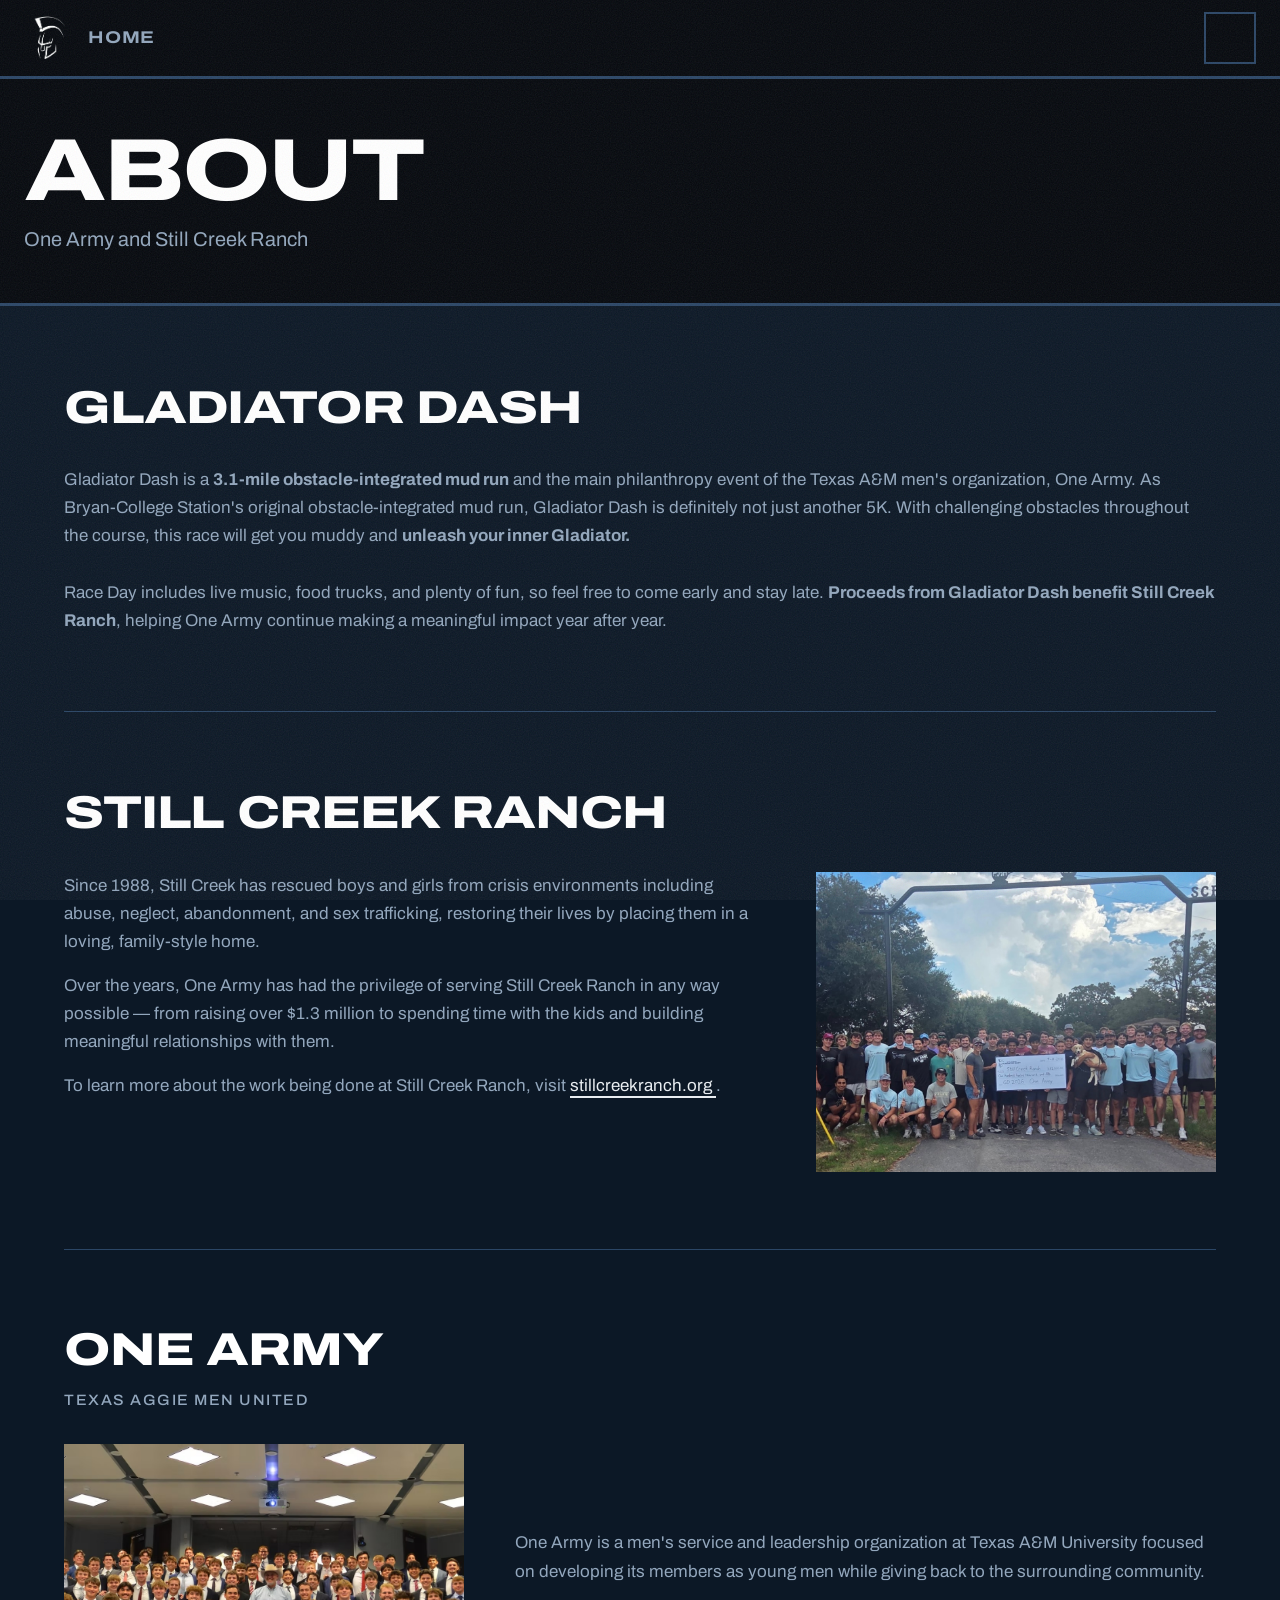
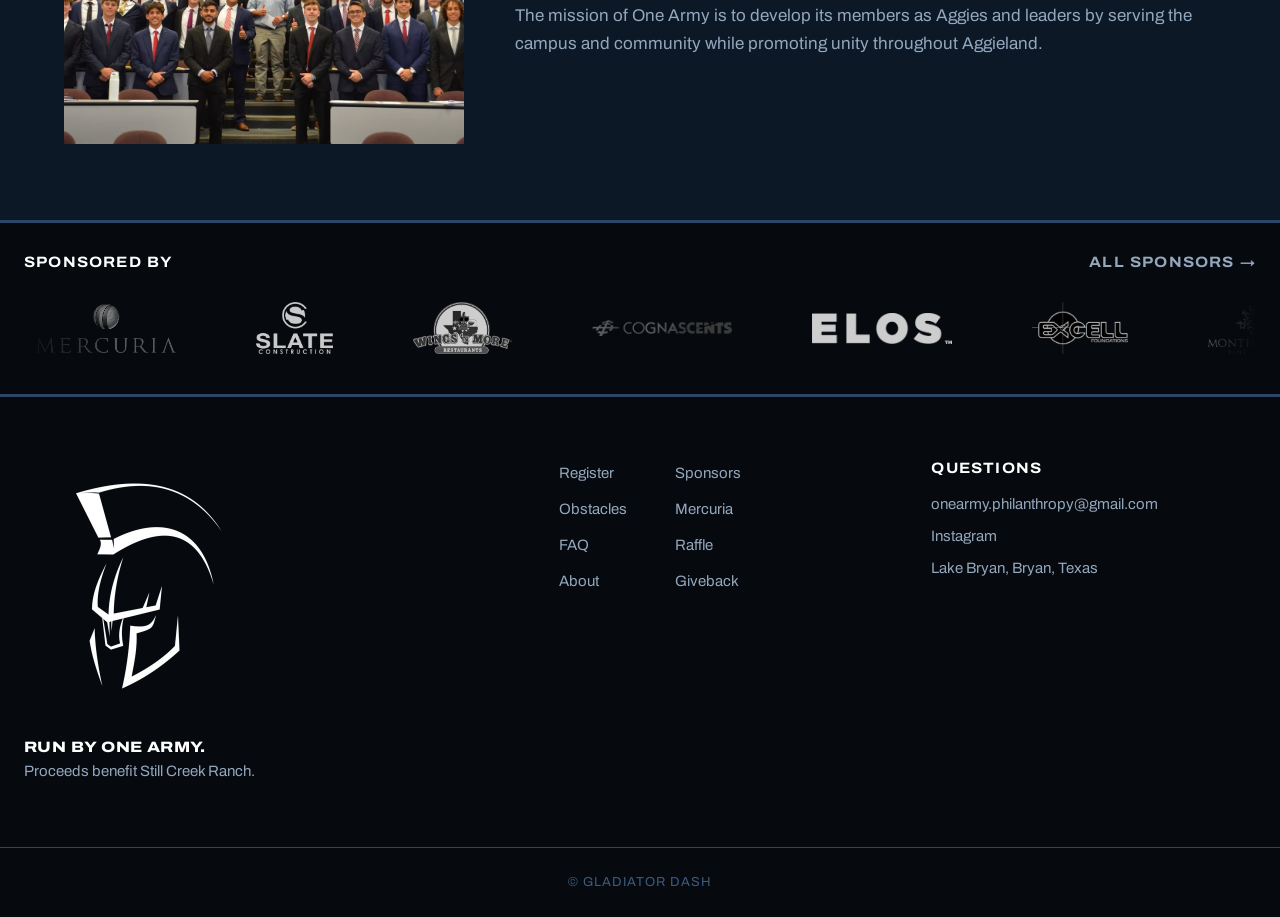
==== about.html @ 6e9041bd "favicon bug fixed" ====
<!DOCTYPE html>
<html lang="en">
<head>
  <meta charset="utf-8">
  <meta name="viewport" content="width=device-width, initial-scale=1">
  <!-- Tints Safari's top strip on iOS so it matches the nav bar instead of the page
       background. Mirrors --ink on .site-header; a meta tag can't read a CSS token. -->
  <meta name="theme-color" content="#06090e">
  <!-- Address bar shows /about, not /about.html. GitHub Pages serves both, so the
       tidied address is a real link. Files on disk keep .html; no-op from file://. -->
  <script>
    (function () {
      if (location.protocol === 'file:') return;
      var t = location.pathname.replace(/\/index\.html$/, '/').replace(/\.html$/, '');
      if (t !== location.pathname) {
        history.replaceState(null, '', t + location.search + location.hash);
      }
    })();
  </script>

  <title>About | Gladiator Dash</title>

  <meta
    name="description"
    content="Learn more about Gladiator Dash, Still Creek Ranch, and One Army."
  >

  <link rel="icon" href="media/shared/GD-Favicon.png">

  <link rel="preconnect" href="https://fonts.googleapis.com">
  <link rel="preconnect" href="https://fonts.gstatic.com" crossorigin>

  <link
    rel="stylesheet"
    href="https://fonts.googleapis.com/css2?family=Archivo:wdth,wght@62..125,100..900&display=swap"
  >

  <link rel="stylesheet" href="assets/site.css">

  <link rel="canonical" href="https://gladiatordash.com/about">


</head>

<body data-page="about">

  <a class="skip-link" href="#main">
    Skip to content
  </a>


  <!-- =========================
       HEADER
       ========================= -->

  <header class="site-header">

    <div class="site-header__inner">

      <a class="site-header__brand" href="index.html">

        <img
          src="media/shared/gladiator-white.png"
          alt="Gladiator Dash"
          width="500"
          height="500"
        >

        <span>Home</span>

      </a>

      <button
        class="nav-toggle"
        type="button"
        aria-label="Menu"
        aria-expanded="false"
        aria-controls="site-nav"
      >
        <span></span>
        <span></span>
        <span></span>
      </button>

      <nav
        class="site-nav"
        id="site-nav"
        aria-label="Main"
      >

        <ul class="site-nav__list">

          <li>
            <a href="obstacles.html">
              Obstacles
            </a>
          </li>

          <li>
            <a href="about.html" aria-current="page">
              About
            </a>
          </li>

          <li>
            <a href="faq.html">
              FAQ
            </a>
          </li>

          <li>
            <a href="sponsors.html">
              Sponsors
            </a>
          </li>

          <li>
            <a href="mercuria.html">
              Mercuria
            </a>
          </li>

          <li>
            <a href="raffle.html">
              Raffle
            </a>
          </li>

          <li>
            <a href="giveback.html">
              Giveback
            </a>
          </li>

        </ul>

        <a
          class="site-nav__cta"
          href="https://www.zeffy.com/en-US/ticketing/gladiator-dash--2027"
        >
          Register
        </a>

      </nav>

    </div>

  </header>


  <!-- =========================
       MAIN
       ========================= -->

  <main id="main">


    <!-- PAGE HEADER -->

    <div class="page-head">

      <div class="wrap">

        <h1>
          About
        </h1>

        <p>
          One Army and Still Creek Ranch
        </p>

      </div>

    </div>


    <!-- =========================
         GLADIATOR DASH
         ========================= -->

    <section class="about-section">

      <div class="wrap">

        <div class="about-content about-intro">

          <h2 class="about-title">
            Gladiator Dash
          </h2>

          <div class="about-text">

            <p>
              Gladiator Dash is a <strong>3.1-mile obstacle-integrated mud run</strong> and the
              main philanthropy event of the Texas A&amp;M men's organization,
              One Army. As Bryan-College Station's original obstacle-integrated
              mud run, Gladiator Dash is definitely not just another 5K. With
              challenging obstacles throughout the course, this race will get
              you muddy and <strong>unleash your inner Gladiator.</strong>
            </p>

            <p>
              Race Day includes live music, food trucks, and plenty of fun, so
              feel free to come early and stay late. <strong>Proceeds from
              Gladiator Dash benefit Still Creek Ranch</strong>, helping One Army continue
              making a meaningful impact year after year.
            </p>

          </div>

        </div>

      </div>

    </section>


    <!-- =========================
         STILL CREEK RANCH
         ========================= -->

    <section class="about-section">

      <div class="wrap">

        <div class="about-content">

          <h2 class="about-title">Still Creek Ranch</h2>

          <div class="about-row">

            <div class="about-row__text">

              <div class="about-text">

                <p>
                  Since 1988, Still Creek has rescued boys and girls from crisis
                  environments including abuse, neglect, abandonment, and sex
                  trafficking, restoring their lives by placing them in a loving,
                  family-style home.
                </p>

                <p>
                  Over the years, One Army has had the privilege of serving
                  Still Creek Ranch in any way possible — from raising over
                  $1.3 million to spending time with the kids and building
                  meaningful relationships with them.
                </p>

                <p>
                  To learn more about the work being done at Still Creek Ranch,
                  visit
                  <a
                    class="about-link"
                    href="https://stillcreekranch.org"
                    target="_blank"
                    rel="noopener"
                  >
                    stillcreekranch.org
                  </a>.
                </p>

              </div>

            </div>


            <div class="about-row__image about-row__image--still">

              <img
                loading="lazy"
                src="media/about/still_creek_image.jpg"
                alt="One Army members presenting a donation to Still Creek Ranch"
              >

            </div>

          </div>

        </div>

      </div>

    </section>


    <!-- =========================
         ONE ARMY
         ========================= -->

    <section class="about-section">

      <div class="wrap">

        <div class="about-content">

          <h2 class="about-title">One Army <span>Texas Aggie Men United</span></h2>

          <div class="about-row about-row--image-left">

            <div class="about-row__text">

              <div class="about-text">

                <p>
                  One Army is a men's service and leadership organization at
                  Texas A&amp;M University focused on developing its members as
                  young men while giving back to the surrounding community.
                </p>

                <p>
                  The mission of One Army is to develop its members as Aggies
                  and leaders by serving the campus and community while
                  promoting unity throughout Aggieland.
                </p>

              </div>

            </div>


            <div class="about-row__image about-row__image--army">

              <img
                loading="lazy"
                src="media/about/one_army_members.jpeg"
                alt="Members of One Army at Texas A&M University"
              >

            </div>

          </div>

        </div>

      </div>

    </section>


  </main>


  <!-- =========================
       FOOTER
       ========================= -->

  <footer class="site-footer">

    <!-- Sponsor strip: Title, Arena and Gold. The logo set is written twice so the
         30s loop is seamless; the second copy is hidden from screen readers. -->
    <div class="site-footer__sponsors">
      <a class="logo-marquee" href="sponsors.html">
        <span class="logo-marquee__label">Sponsored by</span>
        <span class="logo-marquee__cta">All sponsors &rarr;</span>
        <span class="logo-marquee__viewport">
          <span class="logo-marquee__track">
            <span class="logo-marquee__group">
              <span class="logo-marquee__item"><img class="logo-marquee__logo" src="media/sponsors/title/mercuria.png" alt="Mercuria" width="533" height="187" loading="lazy"></span>
              <span class="logo-marquee__item"><img class="logo-marquee__logo logo-marquee__logo--invert" src="media/sponsors/arena/slate-construction.png" alt="Slate Construction" width="475" height="320" loading="lazy"></span>
              <span class="logo-marquee__item"><img class="logo-marquee__logo" src="media/sponsors/gold/wings-n-more.png" alt="Wings N More" width="609" height="320" loading="lazy"></span>
              <span class="logo-marquee__item"><img class="logo-marquee__logo" src="media/sponsors/gold/cognascents.png" alt="Cognascents" width="640" height="74" loading="lazy"></span>
              <span class="logo-marquee__item"><img class="logo-marquee__logo logo-marquee__logo--invert" src="media/sponsors/gold/elos-water.png" alt="Elos Water" width="640" height="139" loading="lazy"></span>
              <span class="logo-marquee__item"><img class="logo-marquee__logo logo-marquee__logo--invert" src="media/sponsors/gold/excell-foundations.png" alt="Excell Foundations" width="516" height="279" loading="lazy"></span>
              <span class="logo-marquee__item"><img class="logo-marquee__logo logo-marquee__logo--invert" src="media/sponsors/gold/monte-longos.png" alt="Monte Longo’s" width="599" height="320" loading="lazy"></span>
              <span class="logo-marquee__item"><img class="logo-marquee__logo" src="media/sponsors/gold/gfg-wealth-advisors.png" alt="GFG Wealth Advisors" width="640" height="178" loading="lazy"></span>
              <span class="logo-marquee__item"><img class="logo-marquee__logo logo-marquee__logo--invert" src="media/sponsors/gold/david-gardners-jewelers.png" alt="David Gardner’s Jewelers" width="640" height="95" loading="lazy"></span>
              <span class="logo-marquee__item"><img class="logo-marquee__logo" src="media/sponsors/gold/vpp-texas.png" alt="VPP Texas" width="286" height="286" loading="lazy"></span>
            </span>
            <span class="logo-marquee__group" aria-hidden="true">
              <span class="logo-marquee__item"><img class="logo-marquee__logo" src="media/sponsors/title/mercuria.png" alt="" width="533" height="187" loading="lazy"></span>
              <span class="logo-marquee__item"><img class="logo-marquee__logo logo-marquee__logo--invert" src="media/sponsors/arena/slate-construction.png" alt="" width="475" height="320" loading="lazy"></span>
              <span class="logo-marquee__item"><img class="logo-marquee__logo" src="media/sponsors/gold/wings-n-more.png" alt="" width="609" height="320" loading="lazy"></span>
              <span class="logo-marquee__item"><img class="logo-marquee__logo" src="media/sponsors/gold/cognascents.png" alt="" width="640" height="74" loading="lazy"></span>
              <span class="logo-marquee__item"><img class="logo-marquee__logo logo-marquee__logo--invert" src="media/sponsors/gold/elos-water.png" alt="" width="640" height="139" loading="lazy"></span>
              <span class="logo-marquee__item"><img class="logo-marquee__logo logo-marquee__logo--invert" src="media/sponsors/gold/excell-foundations.png" alt="" width="516" height="279" loading="lazy"></span>
              <span class="logo-marquee__item"><img class="logo-marquee__logo logo-marquee__logo--invert" src="media/sponsors/gold/monte-longos.png" alt="" width="599" height="320" loading="lazy"></span>
              <span class="logo-marquee__item"><img class="logo-marquee__logo" src="media/sponsors/gold/gfg-wealth-advisors.png" alt="" width="640" height="178" loading="lazy"></span>
              <span class="logo-marquee__item"><img class="logo-marquee__logo logo-marquee__logo--invert" src="media/sponsors/gold/david-gardners-jewelers.png" alt="" width="640" height="95" loading="lazy"></span>
              <span class="logo-marquee__item"><img class="logo-marquee__logo" src="media/sponsors/gold/vpp-texas.png" alt="" width="286" height="286" loading="lazy"></span>
            </span>
          </span>
        </span>
      </a>
    </div>


    <div class="site-footer__inner">

      <div class="site-footer__brand">

        <img
          src="media/shared/gladiator-white.png"
          alt="Gladiator Dash"
          width="500"
          height="500"
        >

        <p class="site-footer__tagline">

          <strong>
            Run by One Army.
          </strong>

          Proceeds benefit Still Creek Ranch.

        </p>

      </div>


      <nav
        class="site-footer__nav"
        aria-label="Footer"
      >

        <ul>

          <li>
            <a href="https://www.zeffy.com/en-US/ticketing/gladiator-dash--2027">
              Register
            </a>
          </li>

          <li>
            <a href="obstacles.html">
              Obstacles
            </a>
          </li>

          <li>
            <a href="faq.html">
              FAQ
            </a>
          </li>

          <li>
            <a href="about.html">
              About
            </a>
          </li>

        </ul>

        <ul>

          <li>
            <a href="sponsors.html">
              Sponsors
            </a>
          </li>

          <li>
            <a href="mercuria.html">
              Mercuria
            </a>
          </li>

          <li>
            <a href="raffle.html">
              Raffle
            </a>
          </li>

          <li>
            <a href="giveback.html">
              Giveback
            </a>
          </li>

        </ul>

      </nav>


      <div class="site-footer__contact">

        <h2>
          Questions
        </h2>

        <p>
          <a href="mailto:onearmy.philanthropy@gmail.com">
            onearmy.philanthropy@gmail.com
          </a>
        </p>

        <p>
          <a
            href="https://www.instagram.com/gladiatordash/"
            rel="noopener"
          >
            Instagram
          </a>
        </p>

        <p>
          Lake Bryan, Bryan, Texas
        </p>

      </div>

    </div>


    <div class="site-footer__legal">

      <p>&copy; Gladiator Dash</p>

    </div>

  </footer>


  <script src="assets/nav.js"></script>

</body>
</html>
---- assets/site.css ----
/* Gladiator Dash — one stylesheet for the whole site.
   Navy, black, white. Hard edges, heavy rules, grain over everything.
   Nothing here is rounded and nothing is soft: it's a mud run. */

:root {
  /* Ground */
  --ink:       #06090e;   /* black */
  --navy-deep: #0c1826;
  --navy:      #16283f;
  --navy-line: #2b4666;
  --navy-edge: #3b5c82;

  /* Light */
  --white:  #ffffff;
  --paper:  #e9edf1;
  --steel:  #93a7bd;

  /* Metals. Only for the tier and package names on the Sponsors page. */
  --gold:   #d4af37;
  --silver: #c7ced6;
  --bronze: #cd7f32;

  --font: "Archivo", "Helvetica Neue", Helvetica, Arial, sans-serif;

  --fs-sm:   0.9375rem;
  --fs-base: 1.0625rem;
  --fs-lg:   1.25rem;
  --fs-xl:   1.5rem;
  --fs-2xl:  clamp(2rem, 4.2vw, 3.25rem);
  --fs-hero: clamp(2rem, 8.4vw, 4rem);

  --sp-1: .25rem; --sp-2: .5rem;  --sp-3: .75rem;
  --sp-4: 1rem;   --sp-5: 1.25rem; --sp-6: 1.5rem; --sp-8: 2rem;
  --sp-12: 3rem;  --sp-16: 4rem;  --sp-24: 6rem; --sp-32: 8rem;

  --wrap: 1400px;
  --measure: 62ch;

  /* Dirt. Sits over the whole page at low opacity. */
  --grain: url("data:image/svg+xml,%3Csvg xmlns='http://www.w3.org/2000/svg' width='240' height='240'%3E%3Cfilter id='n'%3E%3CfeTurbulence type='fractalNoise' baseFrequency='0.85' numOctaves='4' stitchTiles='stitch'/%3E%3C/filter%3E%3Crect width='240' height='240' filter='url(%23n)'/%3E%3C/svg%3E");
}

/* ============ Base ============ */

*, *::before, *::after { box-sizing: border-box; }

html { -webkit-text-size-adjust: 100%; scroll-behavior: smooth; }
@media (prefers-reduced-motion: reduce) {
  html { scroll-behavior: auto; }
  *, *::before, *::after {
    animation-duration: .001ms !important;
    animation-iteration-count: 1 !important;
    transition-duration: .001ms !important;
  }
}

body {
  margin: 0;
  background: var(--navy-deep);
  color: var(--steel);
  font-family: var(--font);
  font-variation-settings: "wdth" 100, "wght" 400;
  font-size: var(--fs-base);
  line-height: 1.6;
  -webkit-font-smoothing: antialiased;
  min-height: 100vh;
  display: flex;
  flex-direction: column;
}

/* The grain layer. */
body::after {
  content: "";
  position: fixed; inset: 0;
  background-image: var(--grain);
  opacity: .085;
  pointer-events: none;
  z-index: 9999;
}

main { flex: 1 0 auto; }

h1, h2, h3 {
  margin: 0 0 var(--sp-4);
  color: var(--white);
  font-variation-settings: "wdth" 125, "wght" 800;
  line-height: 1;
  letter-spacing: -.025em;
  text-transform: uppercase;
}
h1 { font-size: var(--fs-hero); overflow-wrap: break-word; }
h2 { font-size: var(--fs-2xl); }
h3 { font-size: var(--fs-lg); line-height: 1.12; letter-spacing: -.01em; }

p { margin: 0 0 var(--sp-4); max-width: var(--measure); }

a { color: var(--white); text-underline-offset: 3px; text-decoration-thickness: 2px; }
a:hover { color: var(--white); text-decoration-color: var(--navy-edge); }

img, svg, video { max-width: 100%; height: auto; display: block; }
ul, ol { margin: 0 0 var(--sp-4); padding-left: var(--sp-6); }

:focus-visible { outline: 3px solid var(--white); outline-offset: 2px; }

.skip-link { position: absolute; left: -9999px; background: var(--white); color: var(--ink); padding: var(--sp-3) var(--sp-4); z-index: 10000; font-weight: 700; }
.skip-link:focus { left: var(--sp-4); top: var(--sp-4); }
.sr-only { position: absolute; width: 1px; height: 1px; overflow: hidden; clip-path: inset(50%); white-space: nowrap; }

.wrap { width: 100%; max-width: var(--wrap); margin-inline: auto; padding-inline: var(--sp-6); }

/* ============ Header — the tabs are slabs ============ */

.site-header {
  position: sticky; top: 0; z-index: 50;
  background: var(--ink);
  border-bottom: 3px solid var(--navy-line);
}
.site-header__inner {
  max-width: var(--wrap); margin-inline: auto;
  padding: 0 var(--sp-6); min-height: 104px;
  display: flex; align-items: stretch; gap: 0;
}
/* The brand is the Home tab: same slab, same colors, same hover as the rest. */
.site-header__brand {
  display: flex; align-items: center; gap: var(--sp-3);
  flex-shrink: 0; text-decoration: none;
  color: var(--steel);
  padding: 0 var(--sp-4);
  border-bottom: 5px solid transparent;
  transition: color .12s linear, background-color .12s linear;
}
.site-header__brand img { width: 52px; height: auto; }
.site-header__brand span {
  color: inherit; font-size: 1.0625rem;
  font-variation-settings: "wdth" 118, "wght" 700;
  letter-spacing: .045em; text-transform: uppercase;
}
.site-header__brand:hover { color: var(--white); background: var(--navy); }
.site-header__brand[aria-current="page"] { color: var(--white); border-bottom-color: var(--white); }

.site-nav { flex: 1; display: flex; align-items: stretch; }
.site-nav__list { flex: 1; display: flex; align-items: stretch; gap: 0; margin: 0; padding: 0; list-style: none; }
.site-nav__list li { flex: auto; display: flex; border-left: 1px solid var(--navy-line); }

/* Stencil-style signage — the vernacular of the event itself. */
.site-nav__list a {
  display: flex; align-items: center; justify-content: center; flex: 1;
  padding: 0 var(--sp-4);
  color: var(--steel);
  font-size: 1.0625rem;
  font-variation-settings: "wdth" 118, "wght" 700;
  letter-spacing: .045em;
  text-transform: uppercase;
  text-decoration: none;
  border-bottom: 5px solid transparent;
  transition: color .12s linear, background-color .12s linear;
}
.site-nav__list a:hover { color: var(--white); background: var(--navy); }
.site-nav__list a[aria-current="page"] { color: var(--white); border-bottom-color: var(--white); }

/* Register: a tab like the rest, set as a solid white block. */
.site-nav__cta {
  display: flex; align-items: center; justify-content: center;
  padding: 0 var(--sp-6);
  background: var(--white); color: var(--ink);
  font-size: 1.0625rem;
  font-variation-settings: "wdth" 118, "wght" 700;
  letter-spacing: .045em; text-transform: uppercase; text-decoration: none;
  border-bottom: 5px solid transparent;
  transition: color .12s linear, background-color .12s linear;
}
.site-nav__cta:hover { background: var(--paper); color: var(--ink); }

.nav-toggle { display: none; }

/* The full tab row needs ~1300px; below that it goes to the drawer. */
@media (max-width: 1320px) {
  .site-header__inner { min-height: 76px; align-items: center; }
  .site-header__brand { padding: var(--sp-3) 0; border-bottom: 0; }
  .nav-toggle {
    display: flex; flex-direction: column; justify-content: center; gap: 6px;
    margin-left: auto; width: 52px; height: 52px;
    background: none; border: 2px solid var(--navy-line); cursor: pointer;
    padding: 0 12px;
  }
  .nav-toggle span { display: block; height: 3px; background: var(--white); }
  .site-nav {
    position: absolute; top: 100%; left: 0; right: 0;
    flex-direction: column; align-items: stretch;
    background: var(--ink); border-bottom: 3px solid var(--navy-line);
    padding: 0 0 var(--sp-6); display: none;
  }
  .site-nav.is-open { display: flex; }
  .site-nav__list { flex-direction: column; align-items: stretch; }
  .site-nav__list li { border-left: 0; border-top: 1px solid var(--navy-line); }
  .site-nav__list { flex: none; }
  .site-nav__list li { flex: none; }
  .site-nav__list a { justify-content: flex-start; padding: var(--sp-5) var(--sp-6); font-size: var(--fs-lg); border-bottom: 0; }
  .site-nav__cta { margin: var(--sp-6) var(--sp-6) 0; padding: var(--sp-4) var(--sp-8); border-bottom: 0; }
}

/* ============ Buttons ============ */

.btn {
  display: inline-block;
  padding: var(--sp-4) var(--sp-8);
  border: 2px solid transparent;
  font-size: var(--fs-sm);
  font-variation-settings: "wdth" 115, "wght" 800;
  letter-spacing: .05em; text-transform: uppercase;
  text-decoration: none; cursor: pointer;
  transition: background-color .12s linear, color .12s linear, border-color .12s linear;
}
.btn--primary { background: var(--white); border-color: var(--white); color: var(--ink); }
.btn--primary:hover { background: var(--paper); border-color: var(--paper); color: var(--ink); }
.btn--ghost { background: transparent; border-color: var(--navy-edge); color: var(--white); }
.btn--ghost:hover { border-color: var(--white); background: var(--navy); color: var(--white); }
.btn--lg { padding: var(--sp-4) var(--sp-12); font-size: var(--fs-lg); }

/* ============ Facts ============ */

.facts { margin: 0; display: grid; gap: 0; border-top: 2px solid var(--navy-line); }
.facts > div {
  display: grid; grid-template-columns: 8rem 1fr; gap: var(--sp-6);
  padding: var(--sp-4) 0; border-bottom: 1px solid var(--navy-line);
}
.facts dt {
  color: var(--steel); font-size: var(--fs-sm);
  text-transform: uppercase; letter-spacing: .07em;
  font-variation-settings: "wdth" 105, "wght" 600;
}
.facts dd { margin: 0; color: var(--white); font-variation-settings: "wdth" 108, "wght" 700; }
.facts dd span { display: block; color: var(--steel); font-variation-settings: "wdth" 100, "wght" 400; }
@media (max-width: 560px) { .facts > div { grid-template-columns: 1fr; gap: var(--sp-1); } }

/* ============ Interior pages (empty for now) ============ */

.page-head { background: var(--ink); border-bottom: 3px solid var(--navy-line); padding: var(--sp-12) 0; }
.page-head h1 { margin-bottom: var(--sp-2); font-size: clamp(2.5rem, 7vw, 5.5rem); }
.page-head p { color: var(--steel); font-size: var(--fs-lg); margin: 0; }

.section { padding: var(--sp-24) 0; }
.stub { border: 2px dashed var(--navy-line); padding: var(--sp-16); color: var(--steel); }

/* ============ Sponsors — the logo wall ============ */
/* Logos rest as grayscale marks on black. Hover or keyboard focus drops a plate behind the
   tile (white, or navy for logos drawn in white) and lets the sponsor's own colors through.
   Linked sponsors also lift, flash a name tag and offer "Visit site". Family names invert. */

/* overflow-x: clip keeps a long pop-out name tag from widening the page; tags still rise above the row. */
.sponsor-tier { padding: var(--sp-16) 0; border-bottom: 3px solid var(--navy-line); overflow-x: clip; }
.sponsor-tier:nth-of-type(even) { background: var(--ink); }
.sponsor-tier__head {
  display: flex; flex-wrap: wrap; align-items: baseline; justify-content: space-between;
  gap: var(--sp-2) var(--sp-6); margin-bottom: var(--sp-12);
}
.sponsor-tier__head h2 { margin: 0; }
.sponsor-tier__count {
  margin: 0; color: var(--steel); font-size: var(--fs-sm);
  text-transform: uppercase; letter-spacing: .08em;
  font-variation-settings: "wdth" 110, "wght" 600;
}

/* Rules are the grid showing through 2px gaps; every tier has an even count so rows fill. */
.sponsor-grid {
  --cols: 4; --tile-h: 190px; --logo-w: 230px; --logo-h: 92px;
  list-style: none; margin: 0; padding: 0;
  display: grid; grid-template-columns: repeat(var(--cols), minmax(0, 1fr));
  gap: 2px; background: var(--navy-line); border: 2px solid var(--navy-line);
}
.sponsor-grid--title  { --cols: 2; --tile-h: clamp(220px, 22vw, 300px); --logo-w: 440px; --logo-h: 150px; }
.sponsor-grid--silver { --tile-h: 170px; --logo-w: 220px; --logo-h: 88px; }
.sponsor-grid--bronze { --cols: 8; --tile-h: 132px; --logo-w: 132px; --logo-h: 60px; }
.sponsor-grid > li { display: flex; min-width: 0; }

.sponsor {
  position: relative; flex: 1; min-width: 0; min-height: var(--tile-h);
  display: grid; place-items: center; padding: var(--sp-6) var(--sp-4);
  background: var(--ink); color: var(--steel); text-decoration: none;
  transition: background-color .18s cubic-bezier(.23,1,.32,1), color .18s cubic-bezier(.23,1,.32,1), transform .18s cubic-bezier(.23,1,.32,1);
}
.sponsor__logo {
  width: auto; height: auto; max-width: min(100%, var(--logo-w)); max-height: var(--logo-h);
  object-fit: contain; opacity: .72;
  filter: grayscale(1) invert(0);
  transition: filter .18s cubic-bezier(.23,1,.32,1), opacity .18s cubic-bezier(.23,1,.32,1);
}
.sponsor__logo--invert { filter: grayscale(1) invert(1); }

.sponsor:hover, .sponsor:focus-visible { background: var(--white); color: var(--ink); z-index: 2; }
.sponsor:focus-visible { outline: 3px solid var(--ink); outline-offset: -9px; }
.sponsor--plate-dark:hover, .sponsor--plate-dark:focus-visible {
  background: var(--navy); color: var(--white);
  outline: 3px solid var(--white); outline-offset: -3px;
}
.sponsor:hover .sponsor__logo, .sponsor:focus-visible .sponsor__logo { filter: grayscale(0) invert(0); opacity: 1; }

.sponsor--name {
  font-size: var(--fs-lg); line-height: 1.1; text-align: center;
  text-transform: uppercase; letter-spacing: .02em;
  font-variation-settings: "wdth" 118, "wght" 700;
}

.sponsor__role, .sponsor__cta {
  position: absolute; bottom: var(--sp-3);
  font-size: .75rem; line-height: 1; color: inherit;
  text-transform: uppercase; letter-spacing: .08em;
  font-variation-settings: "wdth" 118, "wght" 700;
}
.sponsor__role { left: var(--sp-4); }
.sponsor__cta {
  right: var(--sp-4); opacity: 0; transform: translateY(4px);
  transition: opacity .18s cubic-bezier(.23,1,.32,1), transform .18s cubic-bezier(.23,1,.32,1);
}
a.sponsor:hover .sponsor__cta, a.sponsor:focus-visible .sponsor__cta { opacity: 1; transform: none; }

/* The name tag and the lift only exist where there is a real pointer. */
.sponsor__tag {
  display: none;
  position: absolute; left: var(--sp-4); top: 0; z-index: 1;
  padding: var(--sp-1) var(--sp-3);
  background: var(--ink); color: var(--white); border: 2px solid var(--white);
  font-size: .8125rem; line-height: 1.2; white-space: nowrap;
  text-transform: uppercase; letter-spacing: .06em;
  font-variation-settings: "wdth" 122, "wght" 800;
  transform-origin: left bottom;
  transform: translateY(-50%) rotate(-6deg) scale(.95);
  opacity: 0; filter: blur(4px); pointer-events: none;
  transition: opacity .16s cubic-bezier(.23,1,.32,1), transform .16s cubic-bezier(.23,1,.32,1), filter .16s cubic-bezier(.23,1,.32,1);
}
@media (hover: hover) and (pointer: fine) {
  .sponsor__tag { display: block; }
  a.sponsor:hover, a.sponsor:focus-visible { transform: translateY(-4px); }
  a.sponsor:hover .sponsor__tag, a.sponsor:focus-visible .sponsor__tag {
    opacity: 1; filter: blur(0); transform: translateY(-80%) rotate(-6deg) scale(1);
  }
}
/* On touch screens there is no hover, so say up front that the tile opens the site. */
@media (hover: none) { a.sponsor .sponsor__cta { opacity: 1; transform: none; } }
@media (prefers-reduced-motion: reduce) {
  a.sponsor:hover, a.sponsor:focus-visible { transform: none; }
  .sponsor__tag, a.sponsor:hover .sponsor__tag, a.sponsor:focus-visible .sponsor__tag {
    transform: translateY(-80%) rotate(-6deg); filter: none;
  }
}

@media (max-width: 1200px) { .sponsor-grid--bronze { --cols: 4; } }
@media (max-width: 900px) {
  .sponsor-grid { --cols: 2; }
  .sponsor-grid--bronze { --cols: 4; }
}
@media (max-width: 560px) {
  .sponsor-tier { padding: var(--sp-12) 0; }
  .sponsor-grid--title { --cols: 1; }
  .sponsor-grid--bronze { --cols: 2; --tile-h: 120px; }
  .sponsor--name { font-size: var(--fs-base); }
}

/* Sponsorship packages at the foot of the page. Informational, so the cards don't lift or
   invert like the logo tiles. Package and tier names are the one place the metal colors appear. */
.pkg-grid {
  list-style: none; margin: 0; padding: 0;
  display: grid; grid-template-columns: repeat(3, minmax(0, 1fr));
  gap: 2px; background: var(--navy-line); border: 2px solid var(--navy-line);
}
.pkg { display: flex; flex-direction: column; background: var(--ink); }
.pkg__head { display: grid; gap: var(--sp-3); padding: var(--sp-8) var(--sp-6) var(--sp-6); border-bottom: 2px solid var(--navy-line); }
.pkg__tier { margin: 0; font-size: var(--fs-2xl); }
/* Shared by the tier headings on the wall and the package names below. */
.metal--gold   { color: var(--gold); }
.metal--silver { color: var(--silver); }
.metal--bronze { color: var(--bronze); }
.pkg__price {
  margin: 0; color: var(--white); font-size: clamp(2.5rem, 4.2vw, 3.75rem); line-height: .9; letter-spacing: -.04em;
  font-variant-numeric: tabular-nums; font-variation-settings: "wdth" 125, "wght" 800;
}
.pkg__price span { margin-left: .06em; color: var(--steel); }
.pkg__list { list-style: none; margin: 0; padding: var(--sp-6); display: grid; gap: var(--sp-3); align-content: start; }
.pkg__list li { position: relative; padding-left: var(--sp-5); line-height: 1.45; }
.pkg__list li::before { content: ""; position: absolute; left: 0; top: .6em; width: 7px; height: 7px; background: var(--white); }
.pkg__list strong { color: var(--white); font-variation-settings: "wdth" 100, "wght" 700; }

.pkg-contact {
  display: grid; grid-template-columns: minmax(0, 1fr) minmax(0, 1.5fr); gap: var(--sp-8) var(--sp-12); align-items: start;
  margin-top: var(--sp-16); padding-top: var(--sp-12); border-top: 3px solid var(--navy-line);
}
.pkg-contact h3 { margin: 0 0 var(--sp-4); font-size: clamp(2rem, 4vw, 3.25rem); }
.pkg-contact p { margin: 0; font-size: var(--fs-lg); }
/* The email address is too long to share a row with a phone tile. */
.pkg-contact .contact-tiles li:last-child { grid-column: 1 / -1; }
.pkg-contact .contact-tile__value { overflow-wrap: normal; }

@media (max-width: 1000px) {
  .pkg-grid { grid-template-columns: 1fr; }
  .pkg-contact { grid-template-columns: 1fr; }
}

/* ============ Content bands — shared by Giveback, FAQ and Raffle ============ */

.band { padding: var(--sp-16) 0; border-bottom: 3px solid var(--navy-line); }
.band--ink { background: var(--ink); }
.band__head { display: grid; gap: var(--sp-3); max-width: 46rem; margin-bottom: var(--sp-12); }
.band__head h2 { margin: 0; text-wrap: balance; }
.band__head p { margin: 0; color: var(--steel); font-size: var(--fs-lg); }
.eyebrow {
  margin: 0; color: var(--steel); font-size: var(--fs-sm);
  text-transform: uppercase; letter-spacing: .1em;
  font-variation-settings: "wdth" 110, "wght" 700;
}
.btn-row { display: flex; flex-wrap: wrap; gap: var(--sp-4); }
/* Anchored sections clear the sticky header when a jump link lands on them. */
.anchor-target { scroll-margin-top: 120px; }

/* Contact tiles (performativeUI "CommunityBadge", square and without counts). */
.contact-tiles {
  list-style: none; margin: 0; padding: 0;
  display: grid; grid-template-columns: repeat(auto-fit, minmax(min(100%, 260px), 1fr)); gap: var(--sp-4);
}
.contact-tile {
  display: grid; gap: var(--sp-1); height: 100%;
  padding: var(--sp-6); background: var(--ink); border: 2px solid var(--navy-line);
  color: var(--white); text-decoration: none;
  transition: transform .18s cubic-bezier(.23,1,.32,1), border-color .18s cubic-bezier(.23,1,.32,1), background-color .18s cubic-bezier(.23,1,.32,1);
}
.contact-tile:hover, .contact-tile:focus-visible { transform: translateY(-3px); border-color: var(--white); background: var(--navy); color: var(--white); }
.contact-tile__label {
  color: var(--steel); font-size: var(--fs-sm); text-transform: uppercase; letter-spacing: .08em;
  font-variation-settings: "wdth" 110, "wght" 700;
}
.contact-tile__value { font-size: var(--fs-lg); font-variation-settings: "wdth" 108, "wght" 700; overflow-wrap: anywhere; }

/* Status flag (performativeUI "StatusDot" + "EyebrowPill"): a square marker that pulses. */
.live-flag {
  display: inline-flex; align-items: center; gap: var(--sp-3); margin: 0;
  color: var(--white); font-size: var(--fs-sm); text-transform: uppercase; letter-spacing: .08em;
  font-variation-settings: "wdth" 110, "wght" 700;
}
.live-flag__mark { position: relative; flex: none; width: 10px; height: 10px; background: var(--white); }
.live-flag__mark::after {
  content: ""; position: absolute; inset: -5px; border: 2px solid var(--white);
  animation: live-pulse 1.6s cubic-bezier(.23,1,.32,1) infinite;
}
@keyframes live-pulse { from { transform: scale(.6); opacity: 1; } to { transform: scale(1.7); opacity: 0; } }

/* ============ Giveback ============ */

.gb-hero { background: var(--ink); border-bottom: 3px solid var(--navy-line); }
.gb-hero__bar {
  display: grid; grid-template-columns: minmax(0, 1.1fr) minmax(0, 1fr); align-items: center;
  gap: var(--sp-12); padding-block: var(--sp-16);
}
/* Sized so "Organization" always fits its column: it is about 10 em wide at this width axis.
   The column stops growing at the 1400px wrap (~658px), so the cap has to stay under ~66px. */
.gb-hero__title { margin: var(--sp-4) 0 var(--sp-3); font-size: clamp(2rem, 4.2vw, 4rem); text-wrap: balance; }
.gb-hero__lede { margin: 0 0 var(--sp-8); color: var(--steel); font-size: var(--fs-lg); }
.gb-hero .btn--lg { padding-inline: var(--sp-8); }
.gb-hero__photo { margin: 0; border: 3px solid var(--navy-line); background: var(--navy); }
.gb-hero__photo img { display: block; width: 100%; height: auto; aspect-ratio: 4 / 3; object-fit: cover; object-position: 50% 60%; }

.gb-roll__line {
  margin: 0; max-width: none; color: var(--white);
  font-size: clamp(1.75rem, 4.4vw, 3.5rem); line-height: 1.15; letter-spacing: -.02em;
  text-transform: uppercase; font-variation-settings: "wdth" 118, "wght" 800;
}
.gb-roll__muted { color: var(--steel); }
/* Word roll (performativeUI "WordRoll"): all words share one grid cell, so the box is as wide as
   the longest word and the sentence never shifts while the words change. */
.word-roll { display: inline-grid; vertical-align: top; overflow: hidden; padding-bottom: .12em; }
.word-roll__word {
  grid-area: 1 / 1; justify-self: start; white-space: nowrap;
  text-decoration: underline; text-decoration-thickness: 5px; text-underline-offset: .14em;
  transform: translateY(105%); opacity: 0;
  transition: transform .5s cubic-bezier(.23,1,.32,1), opacity .5s cubic-bezier(.23,1,.32,1);
}
.word-roll__word.is-active { transform: none; opacity: 1; }
.word-roll__word.is-past { transform: translateY(-105%); opacity: 0; }

.gb-steps {
  list-style: none; margin: 0; padding: 0;
  display: grid; grid-template-columns: repeat(3, minmax(0, 1fr));
  gap: 2px; background: var(--navy-line); border: 2px solid var(--navy-line);
}
.gb-step { display: flex; flex-direction: column; gap: var(--sp-3); padding: var(--sp-8) var(--sp-6); background: var(--ink); }
.gb-step__num {
  display: grid; place-items: center; width: 56px; height: 56px; margin-bottom: var(--sp-3);
  background: var(--white); color: var(--ink); font-size: var(--fs-xl);
  font-variation-settings: "wdth" 125, "wght" 800;
}
.gb-step h3 { margin: 0; font-size: var(--fs-xl); }
.gb-step p { margin: 0; }
.gb-example { display: flex; flex-wrap: wrap; align-self: flex-start; margin-top: var(--sp-2); border: 2px dashed var(--navy-edge); }
.gb-example span, .gb-example strong { padding: var(--sp-2) var(--sp-3); text-transform: uppercase; }
.gb-example span {
  color: var(--steel); font-size: .8125rem; letter-spacing: .08em; border-right: 2px dashed var(--navy-edge);
  font-variation-settings: "wdth" 110, "wght" 700;
}
.gb-example strong { color: var(--white); letter-spacing: .04em; font-variation-settings: "wdth" 118, "wght" 800; }

.gb-cats {
  list-style: none; margin: 0; padding: 0;
  display: grid; grid-template-columns: repeat(4, minmax(0, 1fr));
  gap: 2px; background: var(--navy-line); border: 2px solid var(--navy-line);
}
.gb-cat {
  display: flex; flex-direction: column; gap: var(--sp-4); padding: var(--sp-8) var(--sp-6);
  background: var(--ink); color: var(--steel);
  transition: background-color .18s cubic-bezier(.23,1,.32,1), color .18s cubic-bezier(.23,1,.32,1);
}
.gb-cat h3 { margin: 0; color: var(--white); font-size: var(--fs-xl); transition: color .18s cubic-bezier(.23,1,.32,1); }
.gb-cat ul { list-style: none; margin: 0; padding: 0; display: grid; gap: var(--sp-2); }
.gb-cat li { position: relative; padding-left: var(--sp-5); }
.gb-cat li::before { content: ""; position: absolute; left: 0; top: .65em; width: 7px; height: 7px; background: currentColor; }
.gb-cat__prize {
  margin: auto 0 0; padding-top: var(--sp-4); border-top: 2px solid var(--navy-line);
  color: var(--white); font-size: clamp(2rem, 3.4vw, 2.75rem); line-height: 1;
  font-variation-settings: "wdth" 125, "wght" 800;
  transition: color .18s cubic-bezier(.23,1,.32,1), border-color .18s cubic-bezier(.23,1,.32,1);
}
.gb-cat:hover { background: var(--white); color: var(--ink); }
.gb-cat:hover h3, .gb-cat:hover .gb-cat__prize { color: var(--ink); border-color: var(--ink); }

@media (max-width: 1100px) { .gb-cats { grid-template-columns: repeat(2, minmax(0, 1fr)); } }
@media (max-width: 900px) {
  .gb-hero__bar { grid-template-columns: 1fr; gap: var(--sp-8); padding-block: var(--sp-12); }
  .gb-hero__title { font-size: min(3.5rem, calc((100vw - 3rem) / 10.5)); }
  /* A short strip on phones so the photo doesn't fill the screen. */
  .gb-hero__photo img { aspect-ratio: 16 / 9; object-position: 50% 45%; }
  .gb-steps { grid-template-columns: 1fr; }
}
@media (max-width: 600px) {
  .gb-cats { grid-template-columns: 1fr; }
  .gb-hero .btn--lg { flex: 1 1 100%; padding-inline: var(--sp-4); font-size: var(--fs-base); text-align: center; }
}

/* ============ FAQ ============ */

/* Jump tabs: the header's slab tabs, one size down. */
.jump-tabs { background: var(--ink); border-bottom: 3px solid var(--navy-line); overflow-x: auto; }
.jump-tabs ul {
  list-style: none; margin: 0 auto; padding: 0 var(--sp-6);
  display: flex; width: max-content; min-width: min(100%, var(--wrap)); max-width: var(--wrap);
}
.jump-tabs li { display: flex; border-left: 1px solid var(--navy-line); }
.jump-tabs li:last-child { border-right: 1px solid var(--navy-line); }
.jump-tabs a {
  display: flex; align-items: center; padding: var(--sp-4) var(--sp-6); white-space: nowrap;
  color: var(--steel); text-decoration: none; text-transform: uppercase; letter-spacing: .045em;
  font-variation-settings: "wdth" 118, "wght" 700;
  border-bottom: 5px solid transparent;
  transition: color .12s linear, background-color .12s linear, border-color .12s linear;
}
.jump-tabs a:hover, .jump-tabs a:focus-visible { color: var(--white); background: var(--navy); border-bottom-color: var(--white); }

.faq-group { padding: var(--sp-16) 0; border-bottom: 3px solid var(--navy-line); }
.faq-group--ink { background: var(--ink); }
.faq-group__inner { display: grid; grid-template-columns: minmax(0, 22rem) minmax(0, 1fr); gap: var(--sp-8) var(--sp-16); align-items: start; }
.faq-group__head h2 { margin: 0 0 var(--sp-2); font-size: clamp(1.5rem, 2.2vw, 2rem); overflow-wrap: anywhere; text-wrap: balance; }
.faq-group__head p {
  margin: 0; color: var(--steel); font-size: var(--fs-sm); text-transform: uppercase; letter-spacing: .08em;
  font-variation-settings: "wdth" 110, "wght" 700;
}

.faq-list { border-top: 2px solid var(--navy-line); }
.faq-item { border-bottom: 2px solid var(--navy-line); }
.faq-item summary {
  display: flex; align-items: center; justify-content: space-between; gap: var(--sp-6);
  padding: var(--sp-5) 0; list-style: none; cursor: pointer;
  color: var(--white); font-size: var(--fs-lg); line-height: 1.25;
  font-variation-settings: "wdth" 108, "wght" 700;
}
.faq-item summary::-webkit-details-marker { display: none; }
.faq-item summary:focus-visible { outline-offset: 4px; }
/* Square +/− marker: two bars; the vertical one turns flat when the answer is open. */
.faq-item__icon {
  position: relative; flex: none; width: 34px; height: 34px;
  border: 2px solid var(--navy-edge);
  transition: background-color .18s cubic-bezier(.23,1,.32,1), border-color .18s cubic-bezier(.23,1,.32,1);
}
.faq-item__icon::before, .faq-item__icon::after {
  content: ""; position: absolute; left: 50%; top: 50%; width: 14px; height: 3px;
  background: var(--white); transform: translate(-50%, -50%);
  transition: transform .18s cubic-bezier(.23,1,.32,1), background-color .18s cubic-bezier(.23,1,.32,1);
}
.faq-item__icon::after { transform: translate(-50%, -50%) rotate(90deg); }
.faq-item summary:hover .faq-item__icon { border-color: var(--white); }
.faq-item[open] .faq-item__icon { background: var(--white); border-color: var(--white); }
.faq-item[open] .faq-item__icon::before, .faq-item[open] .faq-item__icon::after { background: var(--ink); }
.faq-item[open] .faq-item__icon::after { transform: translate(-50%, -50%) rotate(0deg); }
.faq-item__a { padding: 0 0 var(--sp-6); }
.faq-item__a p { max-width: var(--measure); }
.faq-item__a p:last-child { margin-bottom: 0; }

@media (max-width: 900px) { .faq-group__inner { grid-template-columns: 1fr; gap: var(--sp-6); } }

/* ============ Raffle ============ */
/* Most prize photos and donor logos come with white baked in, so each one sits on a small
   white tile inset in a black card. The white stays in the tiles, never the whole card. */

.raffle-intro { display: flex; flex-wrap: wrap; align-items: flex-end; justify-content: space-between; gap: var(--sp-8); margin-bottom: var(--sp-16); }
.raffle-intro .band__head { margin-bottom: 0; }

/* Grand prize: photo tile on the left, name and value on the right. */
.raffle-grand {
  display: grid; grid-template-columns: minmax(0, 1fr) minmax(0, 3fr); gap: var(--sp-6);
  margin-bottom: var(--sp-12); padding: var(--sp-6);
  background: var(--ink); border: 2px solid var(--navy-line);
}
.raffle-grand__media { display: grid; place-items: center; padding: var(--sp-6); background: var(--white); }
.raffle-grand__media img { display: block; width: auto; height: auto; max-width: 100%; max-height: 290px; }
.raffle-grand__body { display: grid; align-content: center; justify-items: start; gap: var(--sp-4); padding: var(--sp-6) var(--sp-8); }
.raffle-grand__body h3 { margin: 0; font-size: clamp(1.75rem, 3.4vw, 2.75rem); text-wrap: balance; }
.raffle-grand__body p { margin: 0; }
.raffle-grand__value {
  display: grid; gap: var(--sp-2); justify-self: stretch;
  margin: var(--sp-2) 0 var(--sp-4); padding-top: var(--sp-6); border-top: 2px solid var(--navy-line);
}
.raffle-grand__body .raffle-grand__amount {
  color: var(--white); font-size: clamp(3rem, 6vw, 5rem); line-height: .9; letter-spacing: -.04em;
  font-variant-numeric: tabular-nums; font-variation-settings: "wdth" 125, "wght" 800;
}
.raffle-grand__unit, .prize__value {
  margin: 0; color: var(--steel); font-size: var(--fs-sm); text-transform: uppercase; letter-spacing: .08em;
  font-variation-settings: "wdth" 110, "wght" 700;
}

/* Separate cards with real gaps; 12 of them, so rows fill at 4, 3, 2 and 1 across. */
.prize-grid {
  list-style: none; margin: 0; padding: 0;
  display: grid; grid-template-columns: repeat(4, minmax(0, 1fr)); gap: var(--sp-6);
}
.prize { display: flex; flex-direction: column; background: var(--ink); border: 2px solid var(--navy-line); }
.prize__media {
  display: grid; place-items: center; height: 200px; margin: var(--sp-4) var(--sp-4) 0; padding: var(--sp-5);
  background: var(--white); overflow: hidden;
}
.prize__media img { display: block; width: auto; height: auto; max-width: 100%; max-height: 100%; min-height: 0; }
/* Logos share one box so a tall mark and a wide wordmark read at the same weight. */
.prize__media--logo img { max-width: min(100%, 210px); max-height: min(100%, 110px); }
/* Real photos fill the tile edge to edge instead of floating like a logo. */
.prize__media--photo { padding: 0; }
.prize__media--photo img { width: 100%; height: 100%; object-fit: cover; }
.prize__body { display: grid; gap: var(--sp-2); align-content: start; padding: var(--sp-5) var(--sp-6) var(--sp-6); }
.prize__body h3 { margin: 0; font-size: var(--fs-lg); line-height: 1.15; }
.prize__body p { margin: 0; font-size: var(--fs-sm); }

/* The last card is the cause, not a prize: navy, no tile, button at the foot. */
.prize--cause { justify-content: space-between; background: var(--navy); }
.prize--cause .prize__body { padding: var(--sp-8) var(--sp-6); gap: var(--sp-3); }
.prize--cause h3 { font-size: var(--fs-xl); }
.prize--cause p { color: var(--paper); font-size: var(--fs-base); }
.prize--cause .btn { margin: 0 var(--sp-6) var(--sp-6); text-align: center; }

@media (max-width: 1200px) { .prize-grid { grid-template-columns: repeat(3, minmax(0, 1fr)); } }
@media (max-width: 900px) {
  .prize-grid { grid-template-columns: repeat(2, minmax(0, 1fr)); gap: var(--sp-4); }
  .raffle-grand { grid-template-columns: 1fr; }
  .raffle-grand__media img { max-height: 240px; }
  .raffle-grand__body { padding: var(--sp-4) var(--sp-2) var(--sp-2); }
}
@media (max-width: 560px) {
  .prize-grid { grid-template-columns: 1fr; }
  .raffle-grand { padding: var(--sp-4); }
}

/* ============ Mercuria ============ */
/* Both photos run in their own colors; a dark gradient under the text keeps it readable. */

.merc-photo { position: absolute; inset: 0; width: 100%; height: 100%; object-fit: cover; }

.merc-hero, .merc-work { position: relative; isolation: isolate; overflow: hidden; background: var(--ink); border-bottom: 3px solid var(--navy-line); }
.merc-hero::after, .merc-work::after { content: ""; position: absolute; inset: 0; z-index: 1; pointer-events: none; }
.merc-hero::after {
  background: linear-gradient(180deg, transparent 0%, transparent 25%, color-mix(in srgb, var(--ink) 60%, transparent) 60%, color-mix(in srgb, var(--ink) 90%, transparent) 100%);
}
.merc-hero__photo { object-position: 70% 40%; }
/* Tall frame with the headline pinned to the bottom, so the photo gets the top of the screen. */
.merc-hero__inner {
  position: relative; z-index: 2;
  display: grid; justify-items: start; align-content: end; gap: var(--sp-6);
  min-height: clamp(520px, 82vh, 920px);
  min-height: clamp(520px, 82svh, 920px);
  padding-block: var(--sp-24) var(--sp-16);
}

.merc-hero__title { margin: 0; max-width: 12ch; font-size: clamp(2.5rem, 8vw, 6.5rem); line-height: .9; letter-spacing: -.035em; text-wrap: balance; }
.merc-hero__lede { margin: 0; color: var(--paper); font-size: var(--fs-lg); }

@media (prefers-reduced-motion: no-preference) {
  .merc-hero__title, .merc-hero__lede { opacity: 0; animation: hero-line .6s cubic-bezier(.2,.9,.3,1) forwards; }
  .merc-hero__title { animation-delay: .08s; }
  .merc-hero__lede { animation-delay: .22s; }
}

.merc-who { display: grid; grid-template-columns: minmax(0, 1fr) minmax(0, 1fr); gap: var(--sp-16); align-items: start; }
.merc-who__plate { display: grid; place-items: center; padding: clamp(var(--sp-8), 4vw, var(--sp-12)) var(--sp-6); background: var(--white); }
.merc-who__plate img { width: clamp(200px, 70%, 340px); }
.merc-who h2 { margin-bottom: var(--sp-6); }
.merc-who__text p { color: var(--paper); font-size: var(--fs-lg); }
.merc-who__text p:last-child { margin-bottom: 0; }
.merc-facts > div { grid-template-columns: 10rem 1fr; }

.merc-work::after {
  background: linear-gradient(180deg, transparent 0%, transparent 30%, color-mix(in srgb, var(--ink) 94%, transparent) 78%);
}
.merc-work__inner { position: relative; z-index: 2; padding-block: clamp(var(--sp-24), 16vw, 14rem) var(--sp-16); }
.merc-work h2 { margin-bottom: var(--sp-4); }
.merc-work__lede { margin-bottom: var(--sp-12); color: var(--paper); font-size: var(--fs-lg); }
.merc-work__list {
  list-style: none; margin: 0; padding: 0;
  display: grid; grid-template-columns: repeat(3, minmax(0, 1fr));
  gap: 2px; background: var(--navy-line); border: 2px solid var(--navy-line);
}
.merc-work__list li { display: flex; flex-direction: column; gap: var(--sp-3); padding: var(--sp-8) var(--sp-6); background: var(--ink); }
.merc-work__list h3 { margin: 0; font-size: var(--fs-xl); }
.merc-work__list p { margin: 0; }

.merc-cta { padding: var(--sp-16) 0; background: var(--navy); }
.merc-cta__inner { display: grid; grid-template-columns: minmax(0, 1fr) auto; gap: var(--sp-8) var(--sp-12); align-items: end; }
.merc-cta h2 { margin: 0 0 var(--sp-4); font-size: clamp(2.25rem, 5vw, 4rem); text-wrap: balance; }
.merc-cta p { margin: 0; color: var(--paper); font-size: var(--fs-lg); }

@media (max-width: 900px) {
  .merc-who, .merc-cta__inner { grid-template-columns: 1fr; gap: var(--sp-12); align-items: start; }
  .merc-work__list { grid-template-columns: 1fr; }
}
@media (max-width: 560px) {
  .merc-facts > div { grid-template-columns: 1fr; }
}

/* ============ Home: video hero ============ */

.home-hero {
  position: relative;
  min-height: 100vh;
  min-height: 100svh;
  display: grid;
  grid-template-rows: 1fr auto;
  background: var(--ink);
  border-bottom: 3px solid var(--navy-line);
  overflow: hidden;
  padding: 0;
}

.home-hero__video {
  position: absolute; inset: 0;
  width: 100%; height: 100%;
  object-fit: cover;
  z-index: 0;
}

/* Navy wash over the footage so white type stays readable on every frame. */
.home-hero__scrim {
  position: absolute; inset: 0; z-index: 1;
  background:
    linear-gradient(180deg, rgba(6,9,14,.70) 0%, rgba(12,24,38,.34) 42%, rgba(6,9,14,.88) 100%),
    linear-gradient(90deg, rgba(12,24,38,.35) 0%, rgba(12,24,38,0) 60%);
}
.home-hero__scrim::after {
  content: ""; position: absolute; inset: 0;
  background-image: var(--grain); opacity: .12;
}

.home-hero__inner {
  position: relative; z-index: 2;
  display: flex; flex-direction: column; justify-content: center; align-items: center;
  text-align: center;
  padding: var(--sp-32) var(--sp-6) var(--sp-16);
}

/* The lockup already carries the name and the date, so it *is* the headline. */
.home-hero__mark { margin: 0 0 var(--sp-6); max-width: 1080px; width: 92%; }
.home-hero__mark img { width: 100%; }

.home-hero__claim {
  margin: 0 0 var(--sp-8); max-width: none;
  color: var(--white);
  font-size: clamp(1.25rem, 3.2vw, 2.1rem);
  font-variation-settings: "wdth" 120, "wght" 800;
  text-transform: uppercase; letter-spacing: -.01em; line-height: 1.1;
}
.home-hero__claim span { display: inline-block; }
.home-hero__claim span + span { margin-left: .6em; }

@media (prefers-reduced-motion: no-preference) {
  .home-hero__mark, .home-hero__claim span, .home-hero__actions {
    opacity: 0; animation: hero-line .6s cubic-bezier(.2,.9,.3,1) forwards;
  }
  .home-hero__mark { animation-delay: .08s; }
  .home-hero__claim span:nth-child(1) { animation-delay: .30s; }
  .home-hero__claim span:nth-child(2) { animation-delay: .38s; }
  .home-hero__claim span:nth-child(3) { animation-delay: .46s; }
  .home-hero__actions { animation-delay: .58s; }
}
@keyframes hero-line { from { opacity: 0; transform: translateY(.5rem); } to { opacity: 1; transform: none; } }

.home-hero__actions { display: flex; flex-wrap: wrap; gap: var(--sp-4); justify-content: center; }

/* Facts pinned along the bottom of the frame. */
.home-hero__strip {
  position: relative; z-index: 2;
  border-top: 1px solid rgba(255,255,255,.18);
  background: rgba(6,9,14,.55);
  backdrop-filter: blur(4px);
}
.home-hero__strip dl {
  max-width: var(--wrap); margin-inline: auto;
  padding: var(--sp-6);
  display: grid; grid-template-columns: repeat(3, 1fr); gap: var(--sp-6);
  text-align: left;
}
.home-hero__strip dt {
  color: var(--steel); font-size: .8125rem;
  text-transform: uppercase; letter-spacing: .1em;
  font-variation-settings: "wdth" 105, "wght" 600;
  margin-bottom: var(--sp-1);
}
.home-hero__strip dd {
  margin: 0; color: var(--white); font-size: var(--fs-lg);
  font-variation-settings: "wdth" 115, "wght" 700;
}
.home-hero__strip dd span { display: block; color: var(--steel); font-size: var(--fs-sm); font-variation-settings: "wdth" 100, "wght" 400; }

@media (max-width: 760px) {
  .home-hero__strip dl { grid-template-columns: 1fr; gap: var(--sp-4); }
  .home-hero__inner { padding: var(--sp-24) var(--sp-6) var(--sp-12); }
  .home-hero__claim span { display: block; }
  .home-hero__claim span + span { margin-left: 0; }
}

/* ============ Real imagery ============ */

.home-figure { margin: 0; }
.home-figure img { width: 100%; border: 2px solid var(--navy-line); }
.home-figure figcaption { margin-top: var(--sp-3); color: var(--steel); font-size: .8125rem; text-transform: uppercase; letter-spacing: .07em; }

/* Logo marks sit on dark, so knock them back to flat white. */
.mark-white { filter: brightness(0) invert(1); }

.home-cause__logo { display: block; width: 220px; max-width: 100%; margin: 0 auto var(--sp-6); }

/* Title-sponsor band straight under the hero. Split slab: Mercuria's LNG terminal in its own
   colors with their mark on top; the credit and a link to the Mercuria tab on the right. */
.home-presenter {
  display: grid; grid-template-columns: minmax(0, 1fr) minmax(0, 1fr);
  background: var(--ink); border-bottom: 3px solid var(--navy-line);
}
.home-presenter__media {
  position: relative; isolation: isolate; overflow: hidden;
  display: grid; place-items: center; min-height: 360px; padding: var(--sp-12) var(--sp-8);
  border-right: 3px solid var(--navy-line);
}
.home-presenter__photo {
  position: absolute; inset: 0; width: 100%; height: 100%; object-fit: cover;
}
/* Darken just behind the mark so it reads; the edges keep the photo's full color. */
.home-presenter__media::after {
  content: ""; position: absolute; inset: 0; z-index: 1;
  background: radial-gradient(ellipse at center, color-mix(in srgb, var(--ink) 62%, transparent) 0%, transparent 72%);
}
.home-presenter__mark { position: relative; z-index: 2; width: min(100%, 340px); height: auto; }

.home-presenter__body {
  display: grid; align-content: center; justify-items: start; gap: var(--sp-4);
  padding: var(--sp-12) clamp(var(--sp-6), 5vw, var(--sp-16));
}
.home-presenter__body h2 { margin: 0; }
.home-presenter__body p { margin: 0; max-width: 34rem; }
.home-presenter__body .btn { margin-top: var(--sp-4); }

@media (max-width: 900px) {
  .home-presenter { grid-template-columns: 1fr; }
  .home-presenter__media { min-height: 240px; border-right: 0; border-bottom: 3px solid var(--navy-line); }
  .home-presenter__mark { width: min(70%, 280px); }
  .home-presenter__body { padding: var(--sp-12) var(--sp-6); }
}

/* ============ Home: sections ============ */
/* Bands alternate navy and black so the page reads as strata, not cards. */

/* Slim band at the foot of the page: last year's results and photos, one line of copy and two buttons. */
.home-recap { padding: var(--sp-12) 0; background: var(--ink); border-top: 3px solid var(--navy-line); border-bottom: 3px solid var(--navy-line); }
.home-recap__inner { display: flex; flex-wrap: wrap; align-items: center; justify-content: space-between; gap: var(--sp-6) var(--sp-12); }
.home-recap h2 { margin: var(--sp-2) 0 0; font-size: clamp(1.75rem, 3.4vw, 2.5rem); }

.home-section { padding: var(--sp-24) 0; }
.home-section--dark { background: var(--ink); }
.home-section__head { max-width: var(--measure); margin-bottom: var(--sp-12); }
.home-section__head p { color: var(--steel); margin-bottom: 0; }

.home-cause__grid { display: grid; grid-template-columns: minmax(0,1fr) minmax(0,1fr); gap: var(--sp-16); align-items: start; }
.home-cause__figure { margin: 0; }
.home-cause__well {
  aspect-ratio: 3 / 2;
  background: linear-gradient(150deg, var(--navy) 0%, var(--ink) 120%);
  border: 2px solid var(--navy-line);
  display: grid; place-items: center;
  color: var(--navy-edge); font-size: var(--fs-sm); text-align: center; padding: var(--sp-6);
}
.home-raised {
  font-size: clamp(3rem, 8vw, 6rem);
  font-variation-settings: "wdth" 125, "wght" 800;
  line-height: .9; letter-spacing: -.04em; color: var(--white); margin: 0 0 var(--sp-4);
  font-variant-numeric: tabular-nums; /* digits hold their width while counting */
}
.home-raised + p { color: var(--white); font-size: var(--fs-lg); }
@media (max-width: 900px) { .home-cause__grid { grid-template-columns: 1fr; gap: var(--sp-12); } }

/* Race day is a genuine sequence, so the timeline earns its markers. */
.home-schedule { list-style: none; margin: 0; padding: 0; max-width: 820px; border-top: 3px solid var(--navy-line); }
.home-schedule li { display: grid; grid-template-columns: 9rem 1fr; gap: var(--sp-6); padding: var(--sp-6) 0; border-bottom: 1px solid var(--navy-line); }
.home-schedule time {
  color: var(--white); font-variation-settings: "wdth" 118, "wght" 800;
  font-size: var(--fs-lg); line-height: 1.2; text-transform: uppercase; letter-spacing: .02em;
}
.home-schedule h3 { margin-bottom: var(--sp-1); }
.home-schedule p { margin: 0; color: var(--steel); }
@media (max-width: 640px) { .home-schedule li { grid-template-columns: 1fr; gap: var(--sp-2); } }

.home-race { position: relative; isolation: isolate; overflow: hidden; }
.home-race__photo { position: absolute; inset: 0; z-index: -2; width: 100%; height: 100%; object-fit: cover; object-position: 0% 50%; }
/* Text sits on the right so the welcome sign on the left of the photo stays clear. */
.home-race::before {
  content: ""; position: absolute; inset: 0; z-index: -1; pointer-events: none;
  background: linear-gradient(270deg, color-mix(in srgb, var(--ink) 94%, transparent) 0%, color-mix(in srgb, var(--ink) 88%, transparent) 45%, color-mix(in srgb, var(--ink) 25%, transparent) 75%, transparent 100%);
}
.home-race .home-section__head, .home-race .home-schedule { max-width: min(680px, 48%); margin-left: auto; }
/* Tighter than the other home sections so the photo doesn't turn into a tall scroll. */
.home-race { padding: var(--sp-16) 0; }
.home-race .home-section__head { margin-bottom: var(--sp-8); }
.home-race .home-schedule li { padding: var(--sp-4) 0; }
@media (max-width: 1280px) {
  .home-race::before { background: color-mix(in srgb, var(--ink) 90%, transparent); }
  .home-race .home-section__head, .home-race .home-schedule { max-width: none; }
}

.home-obstacles { list-style: none; margin: 0 0 var(--sp-8); padding: 0; display: grid; grid-template-columns: repeat(auto-fit, minmax(240px,1fr)); border-top: 3px solid var(--navy-line); }
.home-obstacles li { border-bottom: 1px solid var(--navy-line); border-right: 1px solid var(--navy-line); }
.home-obstacles a {
  display: block; min-height: 6rem; padding: var(--sp-5) var(--sp-6) var(--sp-4) 0;
  color: var(--white); font-size: var(--fs-lg);
  font-variation-settings: "wdth" 118, "wght" 700;
  text-transform: uppercase; letter-spacing: .01em; text-decoration: none;
}
.home-obstacles a:hover { color: var(--white); background: var(--navy); }
.home-obstacles small { display: block; margin-top: var(--sp-1); color: var(--steel); font-size: .8125rem; text-transform: none; letter-spacing: 0; font-variation-settings: "wdth" 100, "wght" 400; }

.home-welcome__grid { display: grid; grid-template-columns: minmax(0,1fr) minmax(0,1fr); gap: var(--sp-16); align-items: start; }
.home-quote { margin: 0; border-left: 5px solid var(--white); padding-left: var(--sp-6); }
.home-quote p { color: var(--white); font-size: var(--fs-lg); line-height: 1.45; }
.home-quote footer { color: var(--steel); font-size: var(--fs-sm); text-transform: uppercase; letter-spacing: .06em; }
.home-quote cite { font-style: normal; color: var(--white); font-variation-settings: "wdth" 110, "wght" 700; }
@media (max-width: 900px) { .home-welcome__grid { grid-template-columns: 1fr; gap: var(--sp-12); } }

.home-sponsor { display: flex; flex-wrap: wrap; align-items: center; gap: var(--sp-12); }
.home-sponsor__mark { min-width: 240px; min-height: 100px; border: 2px solid var(--navy-line); display: grid; place-items: center; padding: var(--sp-6); color: var(--navy-edge); font-size: var(--fs-sm); }
.home-sponsor__body { max-width: var(--measure); }
.home-sponsor__body p:last-child { margin-bottom: 0; }

/* ============ Footer ============ */

.site-footer { flex-shrink: 0; background: var(--ink); border-top: 3px solid var(--navy-line); color: var(--steel); font-size: var(--fs-sm); }
.site-footer__inner { max-width: var(--wrap); margin-inline: auto; padding: var(--sp-16) var(--sp-6) var(--sp-12); display: grid; grid-template-columns: 1.5fr 1fr 1fr; gap: var(--sp-12); }
@media (max-width: 820px) { .site-footer__inner { grid-template-columns: 1fr; gap: var(--sp-8); } }
.site-footer__brand img { width: 250px; height: auto; }
.site-footer__brand a, .site-footer__brand > img { display: block; }

.site-footer__tagline { margin-top: var(--sp-6); max-width: 34ch; }
.site-footer__tagline strong { display: block; color: var(--white); text-transform: uppercase; font-variation-settings: "wdth" 118, "wght" 800; letter-spacing: .03em; }
.site-footer h2 { color: var(--white); font-size: var(--fs-sm); font-variation-settings: "wdth" 110, "wght" 700; letter-spacing: .08em; margin-bottom: var(--sp-4); }
.site-footer__nav { display: flex; gap: var(--sp-12); }
.site-footer__nav ul { list-style: none; margin: 0; padding: 0; }
.site-footer__nav li { margin-bottom: var(--sp-3); }
.site-footer a { color: var(--steel); text-decoration: none; }
.site-footer a:hover { color: var(--white); }
.site-footer__contact p { margin-bottom: var(--sp-2); }
.site-footer__legal { border-top: 1px solid var(--navy-line); padding: var(--sp-6); text-align: center; color: var(--navy-edge); font-size: .8125rem; text-transform: uppercase; letter-spacing: .08em; }
.site-footer__legal p { margin: 0; max-width: none; }

/* Sponsor strip at the top of the footer: Title, Arena and Gold logos on a 30s loop.
   The logo set is written twice; sliding the track -50% lands copy two where copy one began,
   which only works because every item carries the same right margin (not a flex gap). */
.site-footer__sponsors { border-bottom: 3px solid var(--navy-line); }
.logo-marquee {
  display: grid; grid-template-columns: 1fr auto; align-items: baseline;
  gap: var(--sp-6);
  max-width: var(--wrap); margin-inline: auto; padding: var(--sp-8) var(--sp-6);
  text-decoration: none;
}
.logo-marquee__label, .logo-marquee__cta {
  font-size: var(--fs-sm); line-height: 1; text-transform: uppercase; letter-spacing: .08em;
  font-variation-settings: "wdth" 110, "wght" 700;
}
.logo-marquee__label { color: var(--white); }
.logo-marquee__cta { color: var(--steel); transition: color .18s cubic-bezier(.23,1,.32,1); }
.logo-marquee:hover .logo-marquee__cta, .logo-marquee:focus-visible .logo-marquee__cta { color: var(--white); }

/* The mask only reads alpha, so the ink token stands in for the reference's #000. */
.logo-marquee__viewport {
  grid-column: 1 / -1; overflow: hidden;
  -webkit-mask-image: linear-gradient(90deg, transparent, var(--ink) 8%, var(--ink) 92%, transparent);
          mask-image: linear-gradient(90deg, transparent, var(--ink) 8%, var(--ink) 92%, transparent);
}
.logo-marquee__track { display: flex; width: max-content; animation: logo-marquee 30s linear infinite; }
.logo-marquee:hover .logo-marquee__track,
.logo-marquee:focus-visible .logo-marquee__track { animation-play-state: paused; }
@keyframes logo-marquee { to { transform: translateX(-50%); } }

.logo-marquee__group { display: flex; align-items: center; }
.logo-marquee__item {
  display: flex; align-items: center;
  margin-right: 56px; padding: var(--sp-2) var(--sp-3);
  background: transparent; transition: background-color .18s cubic-bezier(.23,1,.32,1);
}
.logo-marquee__logo {
  width: auto; height: auto; max-width: 140px; max-height: 52px; /* fit a box, so wide and square logos read at a similar size */
  opacity: .8; filter: grayscale(1) invert(0);
  transition: filter .18s cubic-bezier(.23,1,.32,1), opacity .18s cubic-bezier(.23,1,.32,1);
}
.logo-marquee__logo--invert { filter: grayscale(1) invert(1); }
/* Same reveal as the Sponsors page: a white plate, then the sponsor's own colors. */
.logo-marquee__item:hover { background: var(--white); }
.logo-marquee__item:hover .logo-marquee__logo { filter: grayscale(0) invert(0); opacity: 1; }

@media (max-width: 560px) {
  .logo-marquee__logo { max-width: 104px; max-height: 38px; }
  .logo-marquee__item { margin-right: 36px; }
  .logo-marquee__viewport {
    -webkit-mask-image: linear-gradient(90deg, transparent, var(--ink) 12%, var(--ink) 88%, transparent);
            mask-image: linear-gradient(90deg, transparent, var(--ink) 12%, var(--ink) 88%, transparent);
  }
}
/* Without motion: one still, centered row of the ten logos. */
@media (prefers-reduced-motion: reduce) {
  .logo-marquee__track { animation: none; width: auto; }
  .logo-marquee__group { flex-wrap: wrap; justify-content: center; row-gap: var(--sp-4); width: 100%; }
  .logo-marquee__group[aria-hidden="true"] { display: none; }
  .logo-marquee__item { margin-inline: 28px; }
  .logo-marquee__viewport { -webkit-mask-image: none; mask-image: none; }
}


/* ============ About: editorial layout ============ */
body[data-page="about"] main > .about-section > .wrap { max-width: 1200px; }

.about-section { padding: clamp(44px, 6vw, 80px) 0; }
.about-section + .about-section > .wrap { position: relative; }
.about-section + .about-section > .wrap::before {
  content: "";
  position: absolute;
  top: calc(-1 * clamp(44px, 6vw, 80px));
  left: var(--sp-6);
  right: var(--sp-6);
  border-top: 1px solid var(--navy-line);
}
.about-title {
  margin: 0 0 var(--sp-8);
  font-size: clamp(1.8rem, 3.6vw, 3rem);
  line-height: 1.12;
  letter-spacing: -.025em;
}
.about-title span {
  display: block;
  margin-top: var(--sp-3);
  color: var(--steel);
  font-size: var(--fs-sm);
  font-variation-settings: "wdth" 105, "wght" 500;
  letter-spacing: .1em;
  line-height: 1.5;
}
.about-text p { max-width: none; margin-bottom: var(--sp-4); line-height: 1.65; }
.about-text p:last-child { margin-bottom: 0; }
.about-intro .about-text { width: 100%; }
.about-intro .about-text p + p { margin-top: 1.65em; }
.about-intro strong { font-variation-settings: "wdth" 100, "wght" 700; }
.about-row {
  display: grid;
  grid-template-columns: minmax(0, 1fr) minmax(0, 400px);
  gap: clamp(32px, 4vw, 56px);
  align-items: start;
}
.about-row--image-left { grid-template-columns: minmax(0, 400px) minmax(0, 1fr); }
.about-row--image-left .about-row__image { grid-column: 1; grid-row: 1; }
.about-row--image-left .about-row__text { grid-column: 2; grid-row: 1; align-self: center; }
.about-row__text { min-width: 0; }
.about-row__image {
  width: 100%;
  aspect-ratio: 4 / 3;
  overflow: hidden;
  background: var(--navy);
}
.about-row__image img { width: 100%; height: 100%; object-fit: cover; }
.about-link { color: var(--paper); text-underline-offset: 5px; }

@media (max-width: 900px) {
  .about-row { grid-template-columns: minmax(0, 1fr) minmax(0, 340px); gap: var(--sp-8); }
  .about-row--image-left { grid-template-columns: minmax(0, 340px) minmax(0, 1fr); }
}
@media (max-width: 700px) {
  .about-row { grid-template-columns: minmax(0, 1fr); gap: var(--sp-8); }
  .about-row--image-left .about-row__image,
  .about-row--image-left .about-row__text { grid-column: auto; grid-row: auto; }
  .about-row__image { max-width: 400px; }
  .about-title { margin-bottom: var(--sp-6); }
}
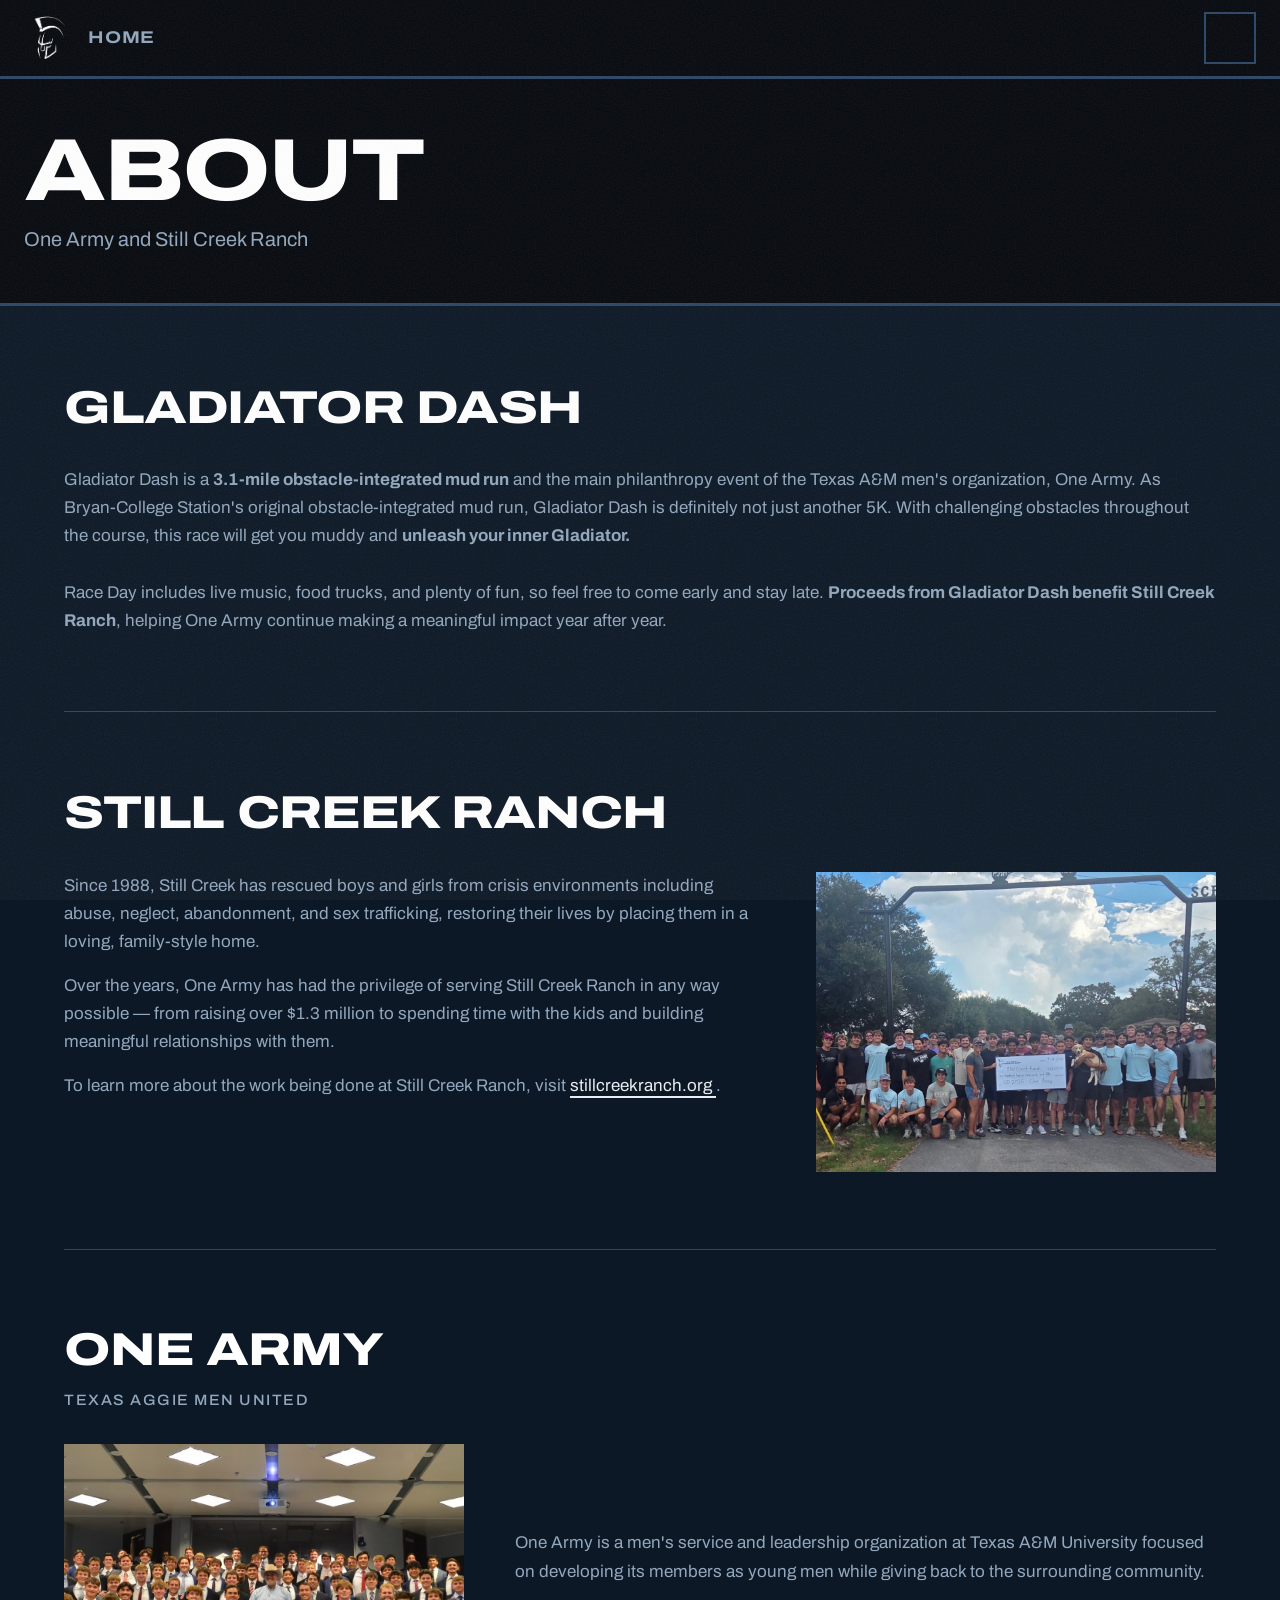
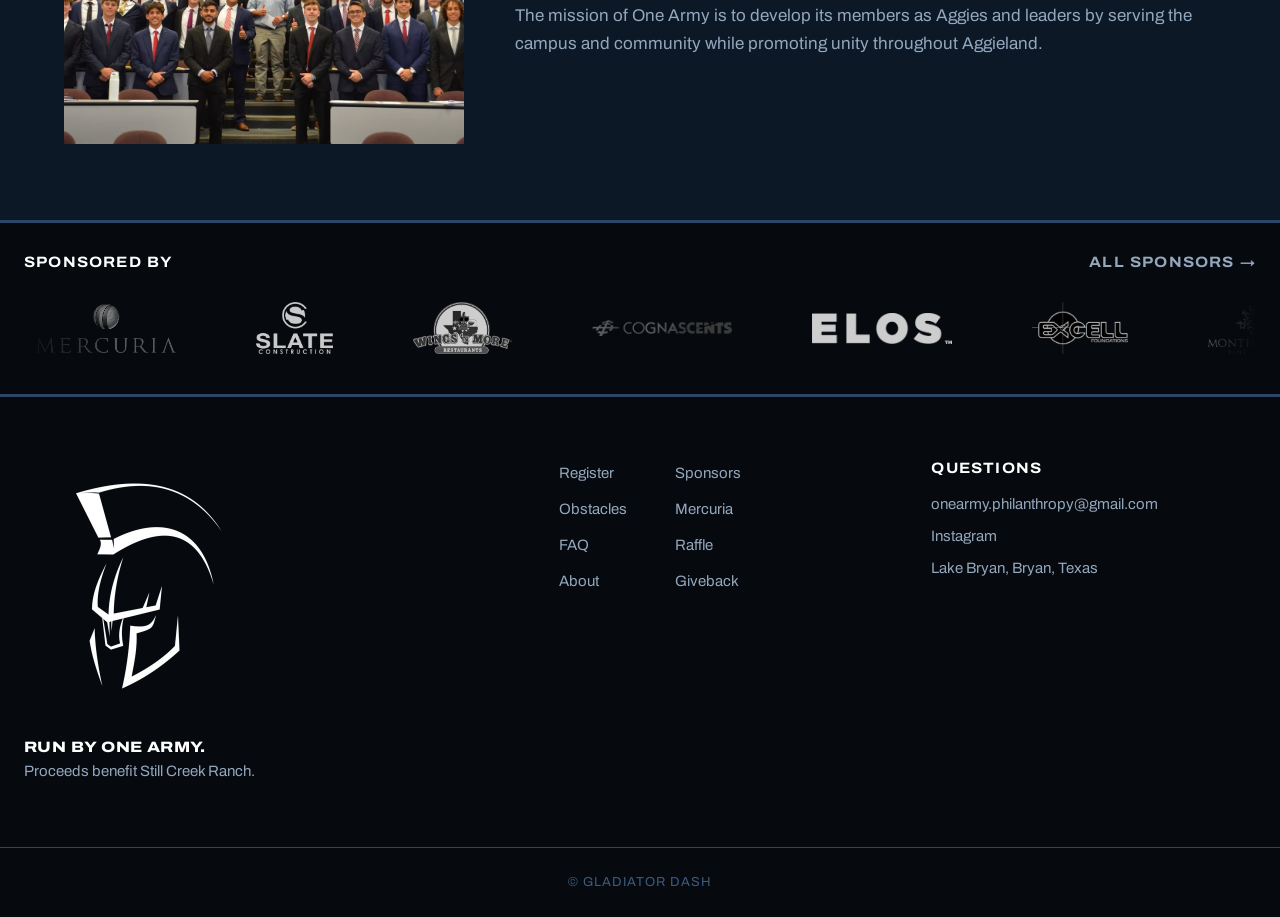
==== commit 2790c244: "nav bar iphone fix 2" ====
--- a/assets/site.css
+++ b/assets/site.css
@@ -114,6 +114,16 @@
   position: sticky; top: 0; z-index: 50;
   background: var(--ink);
   border-bottom: 3px solid var(--navy-line);
+}
+/* iOS paints the page behind the status bar but pins the sticky bar below it, so
+   the hero used to scroll through the gap. This slab rides directly above the bar
+   in the same black and fills it. Deliberately taller than any status bar; it sits
+   off the top of the screen, so it is invisible everywhere else. */
+.site-header::before {
+  content: "";
+  position: absolute; left: 0; right: 0; bottom: 100%;
+  height: 200px;
+  background: var(--ink);
 }
 .site-header__inner {
   max-width: var(--wrap); margin-inline: auto;
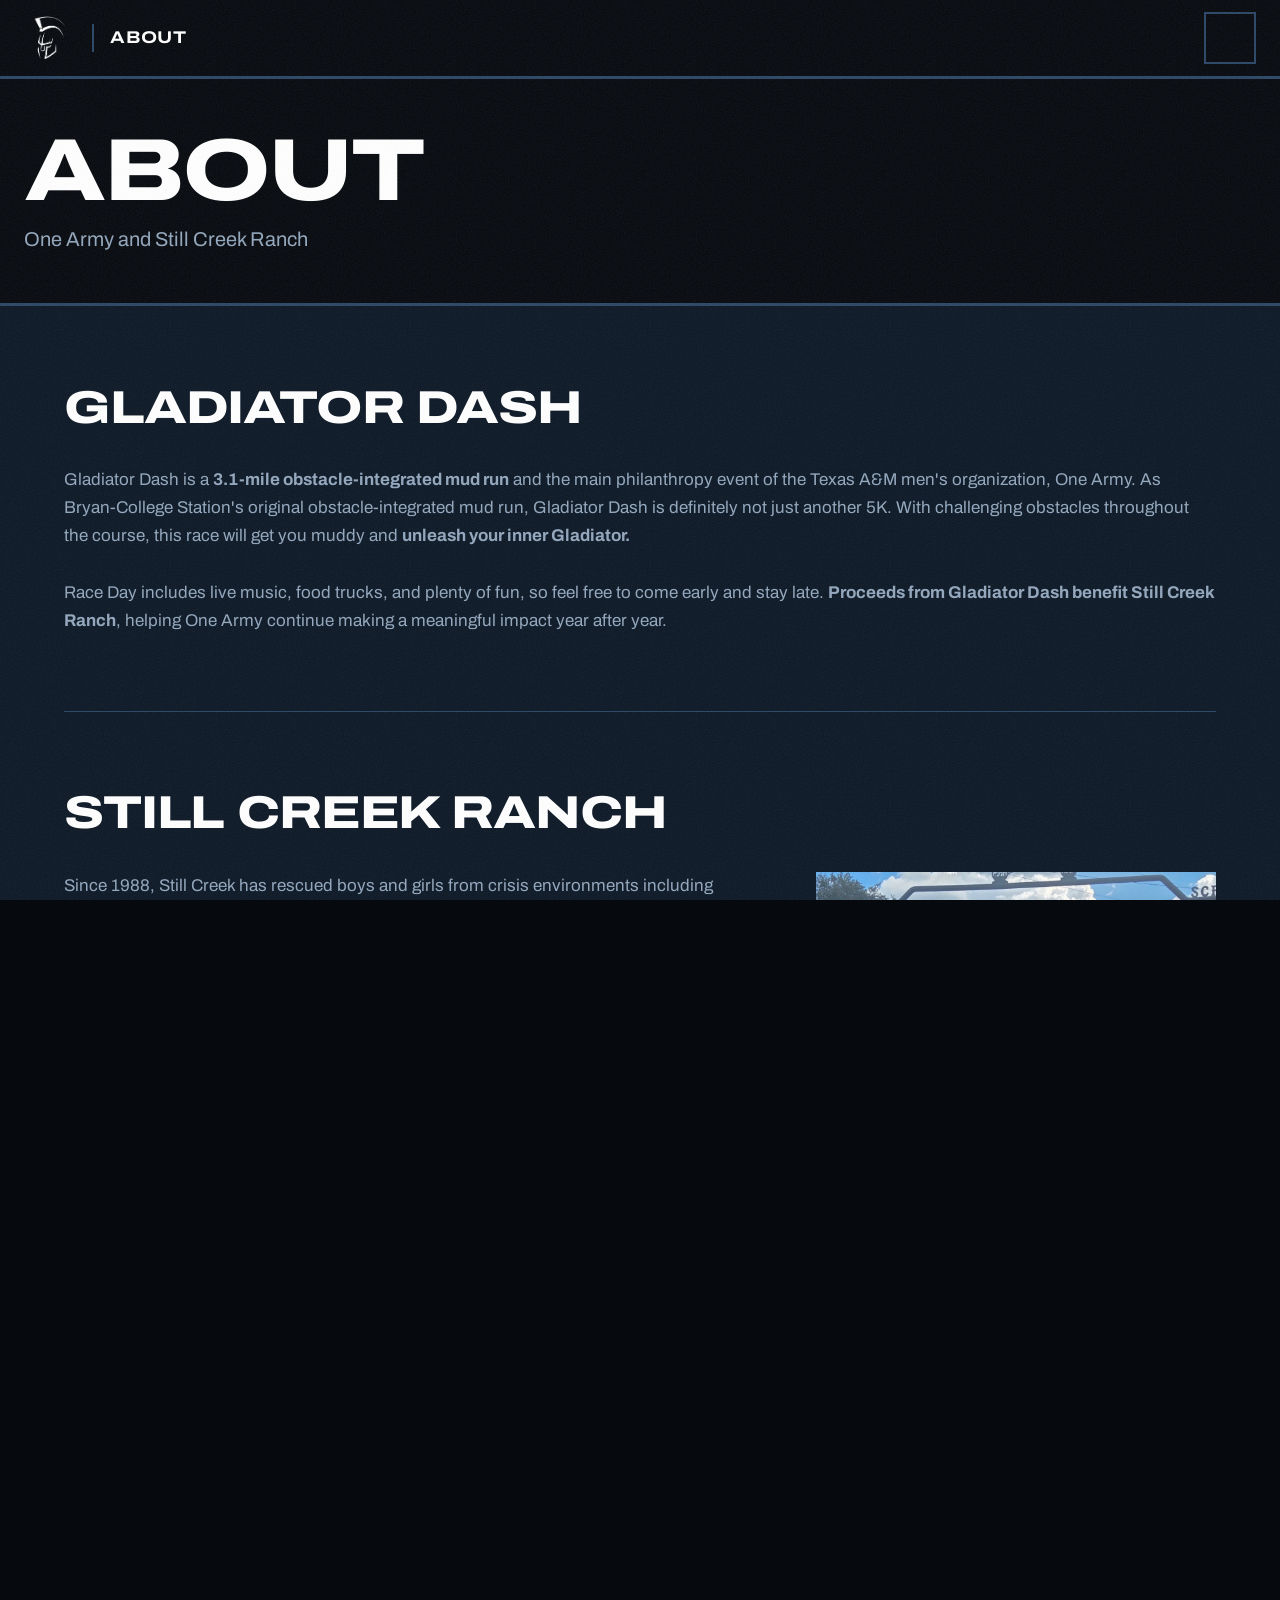
==== commit 94e9c57f: "Menu dropdown naming conventions fixed" ====
--- a/about.html
+++ b/about.html
@@ -66,9 +66,12 @@
           height="500"
         >
 
-        <span>Home</span>
+        <span class="site-header__brand-label">Home</span>
 
       </a>
+
+      <!-- Mobile only: names the page you are on, since the tabs are in the drawer. -->
+      <span class="site-header__current" aria-hidden="true">About</span>
 
       <button
         class="nav-toggle"
@@ -89,6 +92,15 @@
       >
 
         <ul class="site-nav__list">
+
+          <!-- Drawer only: on desktop the mark beside the tabs is the Home tab. -->
+          <li class="site-nav__home">
+            <a
+              href="index.html"
+            >
+              Home
+            </a>
+          </li>
 
           <li>
             <a href="obstacles.html">
--- a/assets/site.css
+++ b/assets/site.css
@@ -44,9 +44,14 @@
 
 *, *::before, *::after { box-sizing: border-box; }
 
-html { -webkit-text-size-adjust: 100%; scroll-behavior: smooth; }
+/* iOS 26 paints the scrolled document into the status-bar strip above a sticky
+   header, so page content used to show through above the nav bar. Scrolling body
+   instead of the document keeps content clipped to the viewport, and the strip
+   then takes body's background — hence --ink here and on body, matching the bar.
+   main carries the page navy so nothing else changes. */
+html { -webkit-text-size-adjust: 100%; height: 100%; overflow: hidden; background: var(--ink); }
 @media (prefers-reduced-motion: reduce) {
-  html { scroll-behavior: auto; }
+  body { scroll-behavior: auto; }
   *, *::before, *::after {
     animation-duration: .001ms !important;
     animation-iteration-count: 1 !important;
@@ -56,14 +61,16 @@
 
 body {
   margin: 0;
-  background: var(--navy-deep);
+  height: 100%;
+  overflow-y: auto;
+  scroll-behavior: smooth;
+  background: var(--ink);
   color: var(--steel);
   font-family: var(--font);
   font-variation-settings: "wdth" 100, "wght" 400;
   font-size: var(--fs-base);
   line-height: 1.6;
   -webkit-font-smoothing: antialiased;
-  min-height: 100vh;
   display: flex;
   flex-direction: column;
 }
@@ -78,7 +85,7 @@
   z-index: 9999;
 }
 
-main { flex: 1 0 auto; }
+main { flex: 1 0 auto; background: var(--navy-deep); }
 
 h1, h2, h3 {
   margin: 0 0 var(--sp-4);
@@ -114,16 +121,6 @@
   position: sticky; top: 0; z-index: 50;
   background: var(--ink);
   border-bottom: 3px solid var(--navy-line);
-}
-/* iOS paints the page behind the status bar but pins the sticky bar below it, so
-   the hero used to scroll through the gap. This slab rides directly above the bar
-   in the same black and fills it. Deliberately taller than any status bar; it sits
-   off the top of the screen, so it is invisible everywhere else. */
-.site-header::before {
-  content: "";
-  position: absolute; left: 0; right: 0; bottom: 100%;
-  height: 200px;
-  background: var(--ink);
 }
 .site-header__inner {
   max-width: var(--wrap); margin-inline: auto;
@@ -148,9 +145,14 @@
 .site-header__brand:hover { color: var(--white); background: var(--navy); }
 .site-header__brand[aria-current="page"] { color: var(--white); border-bottom-color: var(--white); }
 
+/* Only shown once the tabs collapse into the drawer — see the media query below. */
+.site-header__current { display: none; }
+
 .site-nav { flex: 1; display: flex; align-items: stretch; }
 .site-nav__list { flex: 1; display: flex; align-items: stretch; gap: 0; margin: 0; padding: 0; list-style: none; }
 .site-nav__list li { flex: auto; display: flex; border-left: 1px solid var(--navy-line); }
+/* The drawer's Home row — redundant on desktop, where the mark is the Home tab. */
+.site-nav__home { display: none; }
 
 /* Stencil-style signage — the vernacular of the event itself. */
 .site-nav__list a {
@@ -187,6 +189,21 @@
 @media (max-width: 1320px) {
   .site-header__inner { min-height: 76px; align-items: center; }
   .site-header__brand { padding: var(--sp-3) 0; border-bottom: 0; }
+  /* The mark keeps its link home, so "Home" stays as the link's name for screen
+     readers while the slab beside it names the page the visitor is actually on. */
+  .site-header__brand-label {
+    position: absolute; width: 1px; height: 1px;
+    overflow: hidden; clip-path: inset(50%); white-space: nowrap;
+  }
+  .site-header__current {
+    display: block; min-width: 0;
+    margin-left: var(--sp-4); padding-left: var(--sp-4);
+    border-left: 2px solid var(--navy-line);
+    overflow: hidden; text-overflow: ellipsis; white-space: nowrap;
+    color: var(--white); font-size: 1.0625rem;
+    font-variation-settings: "wdth" 118, "wght" 700;
+    letter-spacing: .045em; text-transform: uppercase;
+  }
   .nav-toggle {
     display: flex; flex-direction: column; justify-content: center; gap: 6px;
     margin-left: auto; width: 52px; height: 52px;
@@ -205,6 +222,7 @@
   .site-nav__list li { border-left: 0; border-top: 1px solid var(--navy-line); }
   .site-nav__list { flex: none; }
   .site-nav__list li { flex: none; }
+  .site-nav__home { display: flex; }
   .site-nav__list a { justify-content: flex-start; padding: var(--sp-5) var(--sp-6); font-size: var(--fs-lg); border-bottom: 0; }
   .site-nav__cta { margin: var(--sp-6) var(--sp-6) 0; padding: var(--sp-4) var(--sp-8); border-bottom: 0; }
 }
@@ -735,6 +753,16 @@
 }
 @media (max-width: 560px) {
   .merc-facts > div { grid-template-columns: 1fr; }
+  /* The sign runs right across the photo, so a tall frame crops it to "RCURIA":
+     cover reveals only width/(height x 1.52) of the picture, and the wordmark is
+     55.8% of it. A 112vw frame shows 58.7% — the whole word with a little air —
+     and the 27% offset is what puts that window over the word rather than the
+     doorway. Type is pinned to two lines so it lands under the sign, not across
+     it. Retune both together: a taller frame drops letters. */
+  .merc-hero__inner { min-height: min(112vw, 560px); padding-block: var(--sp-12) var(--sp-8); }
+  .merc-hero__photo { object-position: 27% 50%; }
+  .merc-hero__title { font-size: 2.25rem; max-width: 16ch; }
+  .merc-hero__lede { font-size: 1rem; }
 }
 
 /* ============ Home: video hero ============ */
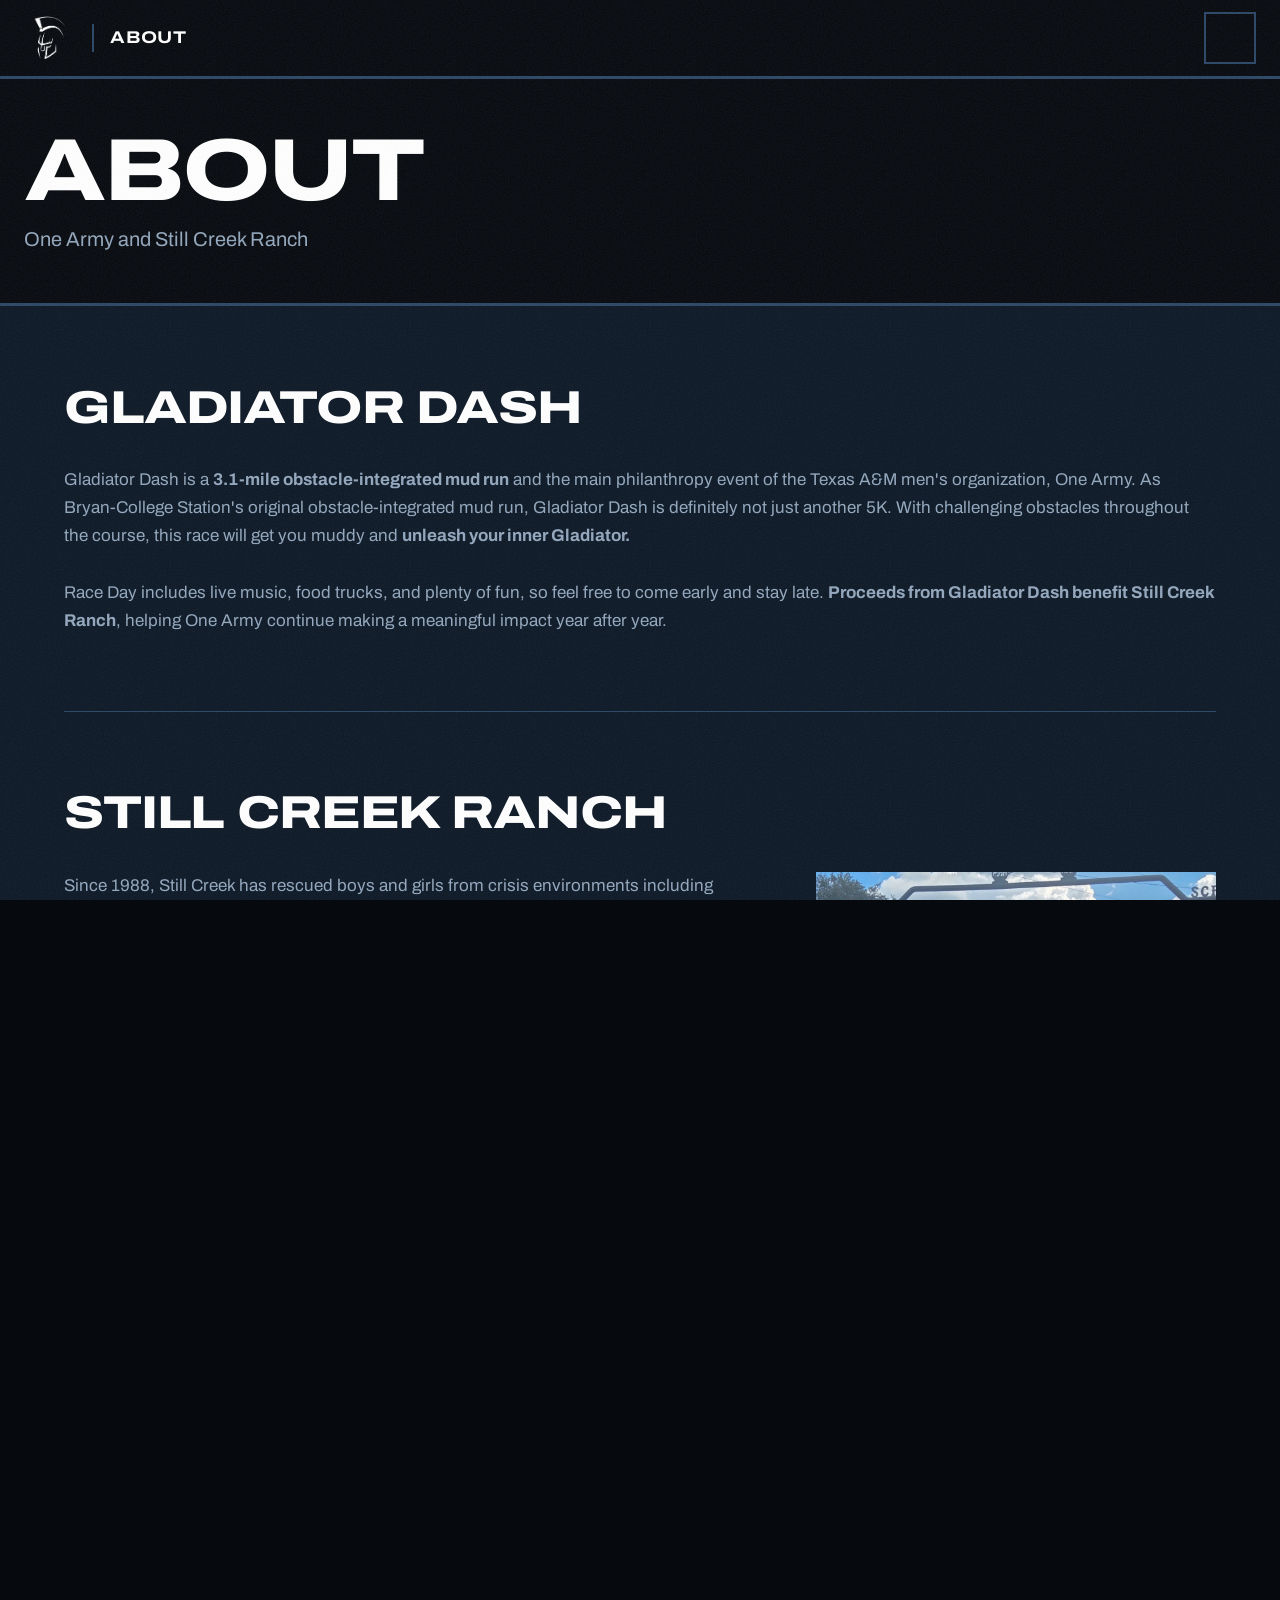
==== commit 01cca7b1: "merged mercuria tab into sponsors tab" ====
--- a/about.html
+++ b/about.html
@@ -59,12 +59,7 @@
 
       <a class="site-header__brand" href="index.html">
 
-        <img
-          src="media/shared/gladiator-white.png"
-          alt="Gladiator Dash"
-          width="500"
-          height="500"
-        >
+        <img src="media/shared/gladiator-white.png" alt="" width="500" height="500">
 
         <span class="site-header__brand-label">Home</span>
 
@@ -127,12 +122,6 @@
           </li>
 
           <li>
-            <a href="mercuria.html">
-              Mercuria
-            </a>
-          </li>
-
-          <li>
             <a href="raffle.html">
               Raffle
             </a>
@@ -255,7 +244,7 @@
                 <p>
                   Over the years, One Army has had the privilege of serving
                   Still Creek Ranch in any way possible — from raising over
-                  $1.3 million to spending time with the kids and building
+                  $1,200,000 to spending time with the kids and building
                   meaningful relationships with them.
                 </p>
 
@@ -401,12 +390,7 @@
 
       <div class="site-footer__brand">
 
-        <img
-          src="media/shared/gladiator-white.png"
-          alt="Gladiator Dash"
-          width="500"
-          height="500"
-        >
+        <img src="media/home/gd-logo-white.png" alt="One Army Gladiator Dash, April 11 2027" width="1538" height="643">
 
         <p class="site-footer__tagline">
 
@@ -459,12 +443,6 @@
           <li>
             <a href="sponsors.html">
               Sponsors
-            </a>
-          </li>
-
-          <li>
-            <a href="mercuria.html">
-              Mercuria
             </a>
           </li>
 
--- a/assets/site.css
+++ b/assets/site.css
@@ -151,8 +151,9 @@
 .site-nav { flex: 1; display: flex; align-items: stretch; }
 .site-nav__list { flex: 1; display: flex; align-items: stretch; gap: 0; margin: 0; padding: 0; list-style: none; }
 .site-nav__list li { flex: auto; display: flex; border-left: 1px solid var(--navy-line); }
-/* The drawer's Home row — redundant on desktop, where the mark is the Home tab. */
-.site-nav__home { display: none; }
+/* The drawer's Home row — redundant on desktop, where the mark is the Home tab.
+   Needs the li in the selector to outweigh the .site-nav__list li rule above. */
+.site-nav__list li.site-nav__home { display: none; }
 
 /* Stencil-style signage — the vernacular of the event itself. */
 .site-nav__list a {
@@ -222,7 +223,7 @@
   .site-nav__list li { border-left: 0; border-top: 1px solid var(--navy-line); }
   .site-nav__list { flex: none; }
   .site-nav__list li { flex: none; }
-  .site-nav__home { display: flex; }
+  .site-nav__list li.site-nav__home { display: flex; }
   .site-nav__list a { justify-content: flex-start; padding: var(--sp-5) var(--sp-6); font-size: var(--fs-lg); border-bottom: 0; }
   .site-nav__cta { margin: var(--sp-6) var(--sp-6) 0; padding: var(--sp-4) var(--sp-8); border-bottom: 0; }
 }
@@ -611,9 +612,10 @@
 }
 .faq-item__icon::after { transform: translate(-50%, -50%) rotate(90deg); }
 .faq-item summary:hover .faq-item__icon { border-color: var(--white); }
-.faq-item[open] .faq-item__icon { background: var(--white); border-color: var(--white); }
-.faq-item[open] .faq-item__icon::before, .faq-item[open] .faq-item__icon::after { background: var(--ink); }
-.faq-item[open] .faq-item__icon::after { transform: translate(-50%, -50%) rotate(0deg); }
+.faq-item[open] .faq-item__icon, .merc-more[open] .faq-item__icon { background: var(--white); border-color: var(--white); }
+.faq-item[open] .faq-item__icon::before, .faq-item[open] .faq-item__icon::after,
+.merc-more[open] .faq-item__icon::before, .merc-more[open] .faq-item__icon::after { background: var(--ink); }
+.faq-item[open] .faq-item__icon::after, .merc-more[open] .faq-item__icon::after { transform: translate(-50%, -50%) rotate(0deg); }
 .faq-item__a { padding: 0 0 var(--sp-6); }
 .faq-item__a p { max-width: var(--measure); }
 .faq-item__a p:last-child { margin-bottom: 0; }
@@ -624,8 +626,25 @@
 /* Most prize photos and donor logos come with white baked in, so each one sits on a small
    white tile inset in a black card. The white stays in the tiles, never the whole card. */
 
-.raffle-intro { display: flex; flex-wrap: wrap; align-items: flex-end; justify-content: space-between; gap: var(--sp-8); margin-bottom: var(--sp-16); }
-.raffle-intro .band__head { margin-bottom: 0; }
+/* The notice above the archive: a white bar marks it as the live word on 2027, so the
+   2026 prizes underneath can't be mistaken for what's on offer. It outweighs the
+   archive below it on purpose — 2027 is the news, 2026 is reference. */
+.raffle-notice { padding: var(--sp-16) 0; background: var(--ink); border-bottom: 3px solid var(--navy-line); }
+.raffle-notice__inner {
+  display: grid; gap: var(--sp-4); max-width: 56rem;
+  padding-left: var(--sp-8); border-left: 10px solid var(--white);
+}
+.raffle-notice h2 { margin: 0; font-size: clamp(2rem, 5vw, 3.25rem); line-height: 1.02; text-wrap: balance; }
+.raffle-notice p:last-child { margin: 0; color: var(--steel); font-size: var(--fs-lg); }
+
+/* Repeats the year right above the grid, since the cards themselves carry no date. */
+.raffle-past-label {
+  margin: var(--sp-12) 0 var(--sp-6); padding-bottom: var(--sp-3);
+  border-bottom: 2px solid var(--navy-line);
+  color: var(--steel); font-size: var(--fs-sm);
+  text-transform: uppercase; letter-spacing: .1em;
+  font-variation-settings: "wdth" 110, "wght" 700;
+}
 
 /* Grand prize: photo tile on the left, name and value on the right. */
 .raffle-grand {
@@ -671,12 +690,11 @@
 .prize__body h3 { margin: 0; font-size: var(--fs-lg); line-height: 1.15; }
 .prize__body p { margin: 0; font-size: var(--fs-sm); }
 
-/* The last card is the cause, not a prize: navy, no tile, button at the foot. */
+/* The last card is the cause, not a prize: navy, no tile. */
 .prize--cause { justify-content: space-between; background: var(--navy); }
 .prize--cause .prize__body { padding: var(--sp-8) var(--sp-6); gap: var(--sp-3); }
 .prize--cause h3 { font-size: var(--fs-xl); }
 .prize--cause p { color: var(--paper); font-size: var(--fs-base); }
-.prize--cause .btn { margin: 0 var(--sp-6) var(--sp-6); text-align: center; }
 
 @media (max-width: 1200px) { .prize-grid { grid-template-columns: repeat(3, minmax(0, 1fr)); } }
 @media (max-width: 900px) {
@@ -688,9 +706,13 @@
 @media (max-width: 560px) {
   .prize-grid { grid-template-columns: 1fr; }
   .raffle-grand { padding: var(--sp-4); }
-}
-
-/* ============ Mercuria ============ */
+  .raffle-notice { padding: var(--sp-12) 0; }
+  .raffle-notice__inner { padding-left: var(--sp-5); border-left-width: 6px; }
+}
+
+.home-cause__donate { margin-top: var(--sp-2); }
+
+/* ============ Mercuria (top of Sponsors) ============ */
 /* Both photos run in their own colors; a dark gradient under the text keeps it readable. */
 
 .merc-photo { position: absolute; inset: 0; width: 100%; height: 100%; object-fit: cover; }
@@ -742,13 +764,8 @@
 .merc-work__list h3 { margin: 0; font-size: var(--fs-xl); }
 .merc-work__list p { margin: 0; }
 
-.merc-cta { padding: var(--sp-16) 0; background: var(--navy); }
-.merc-cta__inner { display: grid; grid-template-columns: minmax(0, 1fr) auto; gap: var(--sp-8) var(--sp-12); align-items: end; }
-.merc-cta h2 { margin: 0 0 var(--sp-4); font-size: clamp(2.25rem, 5vw, 4rem); text-wrap: balance; }
-.merc-cta p { margin: 0; color: var(--paper); font-size: var(--fs-lg); }
-
 @media (max-width: 900px) {
-  .merc-who, .merc-cta__inner { grid-template-columns: 1fr; gap: var(--sp-12); align-items: start; }
+  .merc-who { grid-template-columns: 1fr; gap: var(--sp-12); align-items: start; }
   .merc-work__list { grid-template-columns: 1fr; }
 }
 @media (max-width: 560px) {
@@ -765,6 +782,31 @@
   .merc-hero__lede { font-size: 1rem; }
 }
 
+/* "More about Mercuria": one bar that folds the two profile sections open, unchanged.
+   The square +/- marker is the FAQ's. */
+.merc-more__bar { background: var(--ink); border-bottom: 3px solid var(--navy-line); }
+.merc-more summary { list-style: none; cursor: pointer; }
+.merc-more summary::-webkit-details-marker { display: none; }
+.merc-more summary:focus-visible { outline-offset: -6px; }
+.merc-more__bar .wrap { display: flex; align-items: center; justify-content: space-between; gap: var(--sp-6); padding-block: var(--sp-8); }
+.merc-more__title {
+  color: var(--white); font-size: clamp(1.625rem, 3.4vw, 2.5rem); line-height: 1;
+  letter-spacing: -.025em; text-transform: uppercase;
+  font-variation-settings: "wdth" 125, "wght" 800;
+}
+.merc-more .faq-item__icon { width: 44px; height: 44px; }
+.merc-more .faq-item__icon::before, .merc-more .faq-item__icon::after { width: 18px; }
+.merc-more summary:hover .faq-item__icon { border-color: var(--white); }
+@media (prefers-reduced-motion: no-preference) {
+  .merc-more[open] > section { animation: panel-in .32s cubic-bezier(.2,.9,.3,1); }
+}
+@keyframes panel-in { from { opacity: 0; transform: translateY(-10px); } }
+@media (max-width: 560px) {
+  .merc-more__bar .wrap { padding-block: var(--sp-6); }
+  .merc-more .faq-item__icon { width: 36px; height: 36px; }
+  .merc-more .faq-item__icon::before, .merc-more .faq-item__icon::after { width: 14px; }
+}
+
 /* ============ Home: video hero ============ */
 
 .home-hero {
@@ -832,6 +874,7 @@
 @keyframes hero-line { from { opacity: 0; transform: translateY(.5rem); } to { opacity: 1; transform: none; } }
 
 .home-hero__actions { display: flex; flex-wrap: wrap; gap: var(--sp-4); justify-content: center; }
+.home-hero__actions .btn--lg { padding: var(--sp-5) var(--sp-16); font-size: var(--fs-xl); }
 
 /* Facts pinned along the bottom of the frame. */
 .home-hero__strip {
@@ -863,6 +906,7 @@
   .home-hero__inner { padding: var(--sp-24) var(--sp-6) var(--sp-12); }
   .home-hero__claim span { display: block; }
   .home-hero__claim span + span { margin-left: 0; }
+  .home-hero__actions .btn--lg { padding-inline: var(--sp-8); font-size: var(--fs-lg); }
 }
 
 /* ============ Real imagery ============ */
@@ -874,13 +918,14 @@
 /* Logo marks sit on dark, so knock them back to flat white. */
 .mark-white { filter: brightness(0) invert(1); }
 
-.home-cause__logo { display: block; width: 220px; max-width: 100%; margin: 0 auto var(--sp-6); }
-
-/* Title-sponsor band straight under the hero. Split slab: Mercuria's LNG terminal in its own
-   colors with their mark on top; the credit and a link to the Mercuria tab on the right. */
+.home-cause__logo { display: block; width: 180px; max-width: 100%; margin: 0 auto var(--sp-4); }
+
+/* Title-sponsor band, under the Still Creek section. Split slab: Mercuria's LNG terminal in its
+   own colors with their mark on top; the credit and a link to the Mercuria tab on the right. */
 .home-presenter {
   display: grid; grid-template-columns: minmax(0, 1fr) minmax(0, 1fr);
-  background: var(--ink); border-bottom: 3px solid var(--navy-line);
+  background: var(--ink);
+  border-top: 3px solid var(--navy-line); border-bottom: 3px solid var(--navy-line);
 }
 .home-presenter__media {
   position: relative; isolation: isolate; overflow: hidden;
@@ -905,9 +950,10 @@
 .home-presenter__body p { margin: 0; max-width: 34rem; }
 .home-presenter__body .btn { margin-top: var(--sp-4); }
 
+/* Stacked, the credit leads and the photo with Mercuria's mark follows it. */
 @media (max-width: 900px) {
   .home-presenter { grid-template-columns: 1fr; }
-  .home-presenter__media { min-height: 240px; border-right: 0; border-bottom: 3px solid var(--navy-line); }
+  .home-presenter__media { order: 2; min-height: 240px; border-right: 0; border-top: 3px solid var(--navy-line); }
   .home-presenter__mark { width: min(70%, 280px); }
   .home-presenter__body { padding: var(--sp-12) var(--sp-6); }
 }
@@ -925,7 +971,10 @@
 .home-section__head { max-width: var(--measure); margin-bottom: var(--sp-12); }
 .home-section__head p { color: var(--steel); margin-bottom: 0; }
 
-.home-cause__grid { display: grid; grid-template-columns: minmax(0,1fr) minmax(0,1fr); gap: var(--sp-16); align-items: start; }
+/* Tighter than the default home section: the photo column runs short, so the extra
+   padding just added scroll. */
+.home-cause { padding: var(--sp-16) 0; }
+.home-cause__grid { display: grid; grid-template-columns: minmax(0,1fr) minmax(0,1fr); gap: var(--sp-12); align-items: start; }
 .home-cause__figure { margin: 0; }
 .home-cause__well {
   aspect-ratio: 3 / 2;
@@ -941,6 +990,7 @@
   font-variant-numeric: tabular-nums; /* digits hold their width while counting */
 }
 .home-raised + p { color: var(--white); font-size: var(--fs-lg); }
+.home-cause__grid > div > p:last-of-type { margin-bottom: var(--sp-4); }
 @media (max-width: 900px) { .home-cause__grid { grid-template-columns: 1fr; gap: var(--sp-12); } }
 
 /* Race day is a genuine sequence, so the timeline earns its markers. */
@@ -962,8 +1012,9 @@
   background: linear-gradient(270deg, color-mix(in srgb, var(--ink) 94%, transparent) 0%, color-mix(in srgb, var(--ink) 88%, transparent) 45%, color-mix(in srgb, var(--ink) 25%, transparent) 75%, transparent 100%);
 }
 .home-race .home-section__head, .home-race .home-schedule { max-width: min(680px, 48%); margin-left: auto; }
-/* Tighter than the other home sections so the photo doesn't turn into a tall scroll. */
-.home-race { padding: var(--sp-16) 0; }
+/* Tighter than the other home sections so the photo doesn't turn into a tall scroll.
+   The top rule marks the edge where the photo starts, the way the bands below it do. */
+.home-race { padding: var(--sp-16) 0; border-top: 3px solid var(--navy-line); }
 .home-race .home-section__head { margin-bottom: var(--sp-8); }
 .home-race .home-schedule li { padding: var(--sp-4) 0; }
 @media (max-width: 1280px) {
@@ -982,12 +1033,19 @@
 .home-obstacles a:hover { color: var(--white); background: var(--navy); }
 .home-obstacles small { display: block; margin-top: var(--sp-1); color: var(--steel); font-size: .8125rem; text-transform: none; letter-spacing: 0; font-variation-settings: "wdth" 100, "wght" 400; }
 
-.home-welcome__grid { display: grid; grid-template-columns: minmax(0,1fr) minmax(0,1fr); gap: var(--sp-16); align-items: start; }
+/* Photo and the participant quote share the right column, so the section is as tall as its
+   tallest column instead of stacking the quote under everything. */
+.home-welcome { padding: var(--sp-16) 0; }
+.home-welcome__grid { display: grid; grid-template-columns: minmax(0,1fr) minmax(0,1fr); gap: var(--sp-12); align-items: start; }
+.home-welcome__aside { display: grid; align-content: start; gap: var(--sp-8); }
+/* Wider crop than the file's 3:2 so the photo and quote together match the text column. */
+.home-welcome__aside .home-figure img { aspect-ratio: 16 / 9; object-fit: cover; object-position: center 40%; }
+.home-welcome__grid > div > p:last-child { margin-bottom: 0; }
 .home-quote { margin: 0; border-left: 5px solid var(--white); padding-left: var(--sp-6); }
 .home-quote p { color: var(--white); font-size: var(--fs-lg); line-height: 1.45; }
 .home-quote footer { color: var(--steel); font-size: var(--fs-sm); text-transform: uppercase; letter-spacing: .06em; }
 .home-quote cite { font-style: normal; color: var(--white); font-variation-settings: "wdth" 110, "wght" 700; }
-@media (max-width: 900px) { .home-welcome__grid { grid-template-columns: 1fr; gap: var(--sp-12); } }
+@media (max-width: 900px) { .home-welcome__grid { grid-template-columns: 1fr; gap: var(--sp-8); } }
 
 .home-sponsor { display: flex; flex-wrap: wrap; align-items: center; gap: var(--sp-12); }
 .home-sponsor__mark { min-width: 240px; min-height: 100px; border: 2px solid var(--navy-line); display: grid; place-items: center; padding: var(--sp-6); color: var(--navy-edge); font-size: var(--fs-sm); }
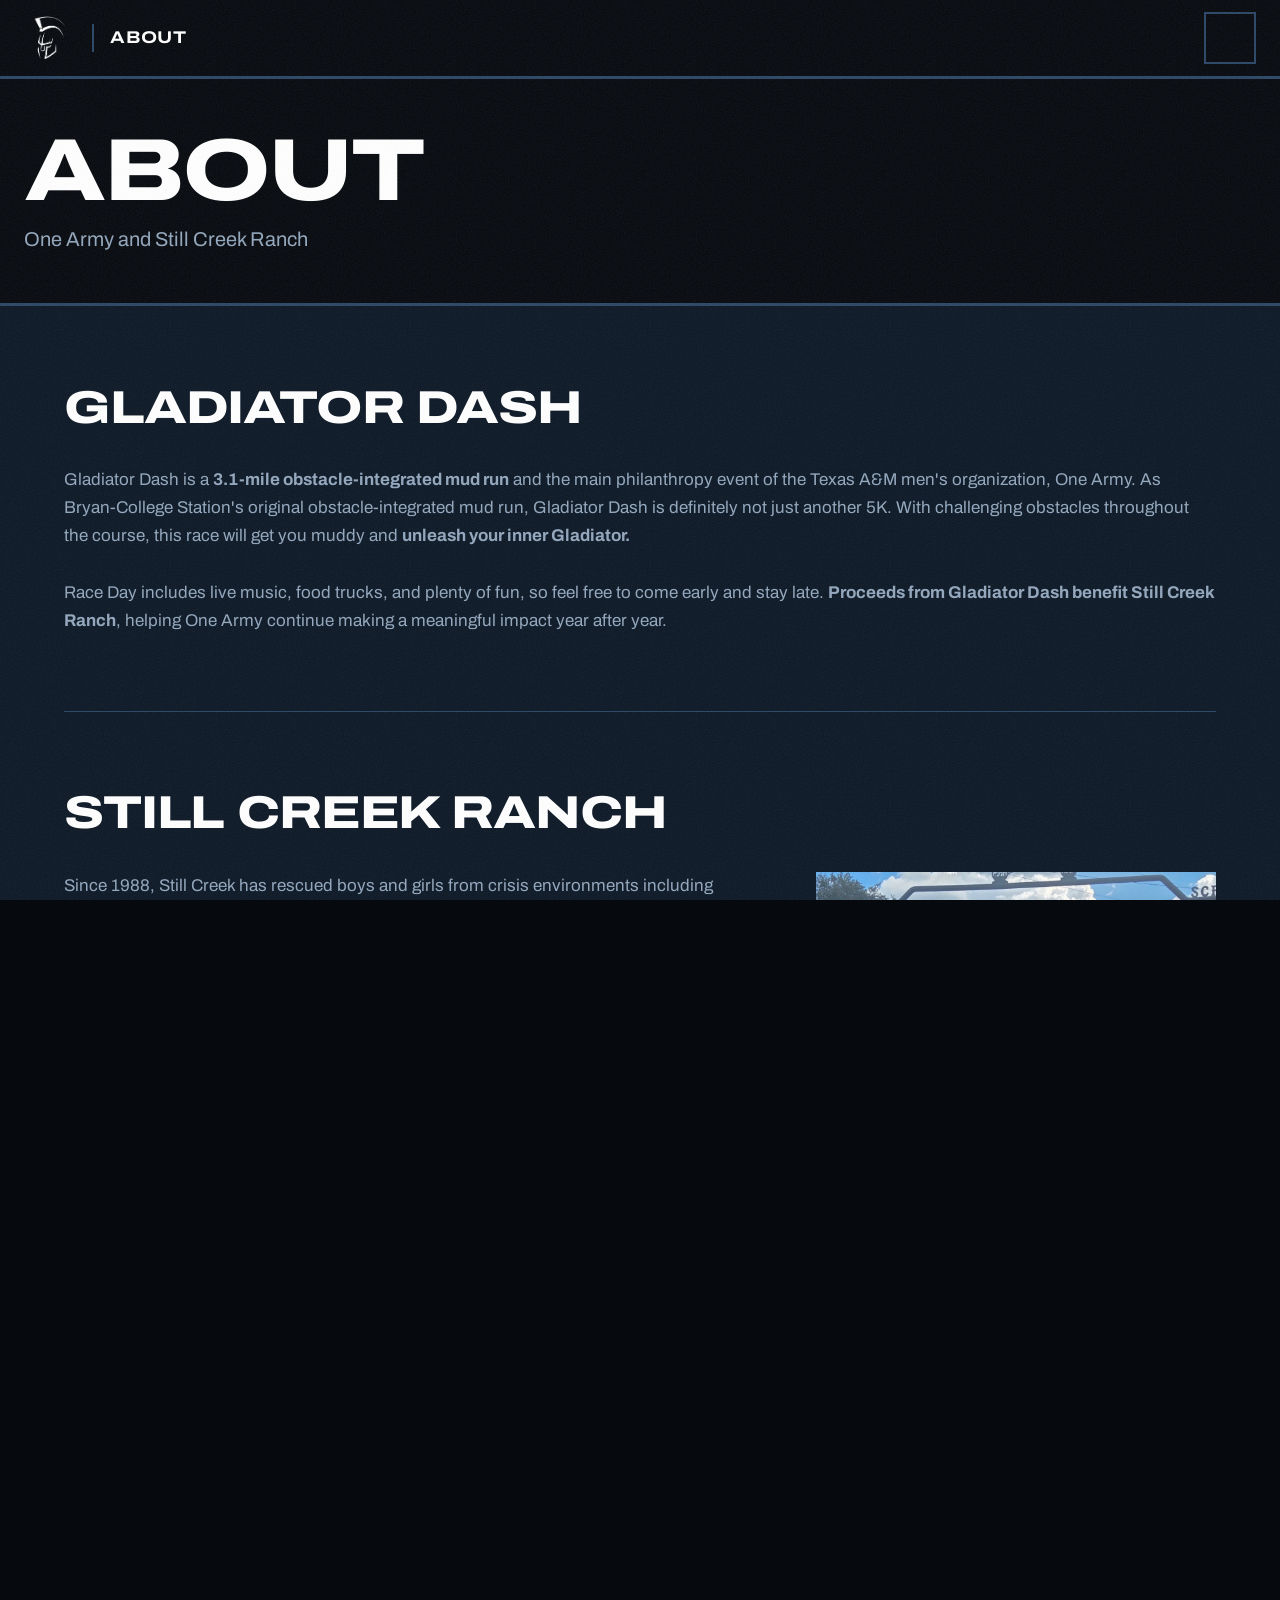
==== commit a1ec2c5d: "501c3 nonprofit organization added to footer and sponsors section, registration date added" ====
--- a/about.html
+++ b/about.html
@@ -401,6 +401,7 @@
           Proceeds benefit Still Creek Ranch.
 
         </p>
+        <p class="site-footer__nonprofit">Gladiator Dash is a registered 501(c)(3) tax-exempt charitable organization, EIN 99-3600364. Contributions are tax-deductible to the extent permitted by law.</p>
 
       </div>
 
--- a/assets/site.css
+++ b/assets/site.css
@@ -1062,6 +1062,7 @@
 
 .site-footer__tagline { margin-top: var(--sp-6); max-width: 34ch; }
 .site-footer__tagline strong { display: block; color: var(--white); text-transform: uppercase; font-variation-settings: "wdth" 118, "wght" 800; letter-spacing: .03em; }
+.site-footer__nonprofit { margin-top: var(--sp-4); max-width: 42ch; color: var(--steel); font-size: .8125rem; line-height: 1.5; }
 .site-footer h2 { color: var(--white); font-size: var(--fs-sm); font-variation-settings: "wdth" 110, "wght" 700; letter-spacing: .08em; margin-bottom: var(--sp-4); }
 .site-footer__nav { display: flex; gap: var(--sp-12); }
 .site-footer__nav ul { list-style: none; margin: 0; padding: 0; }
